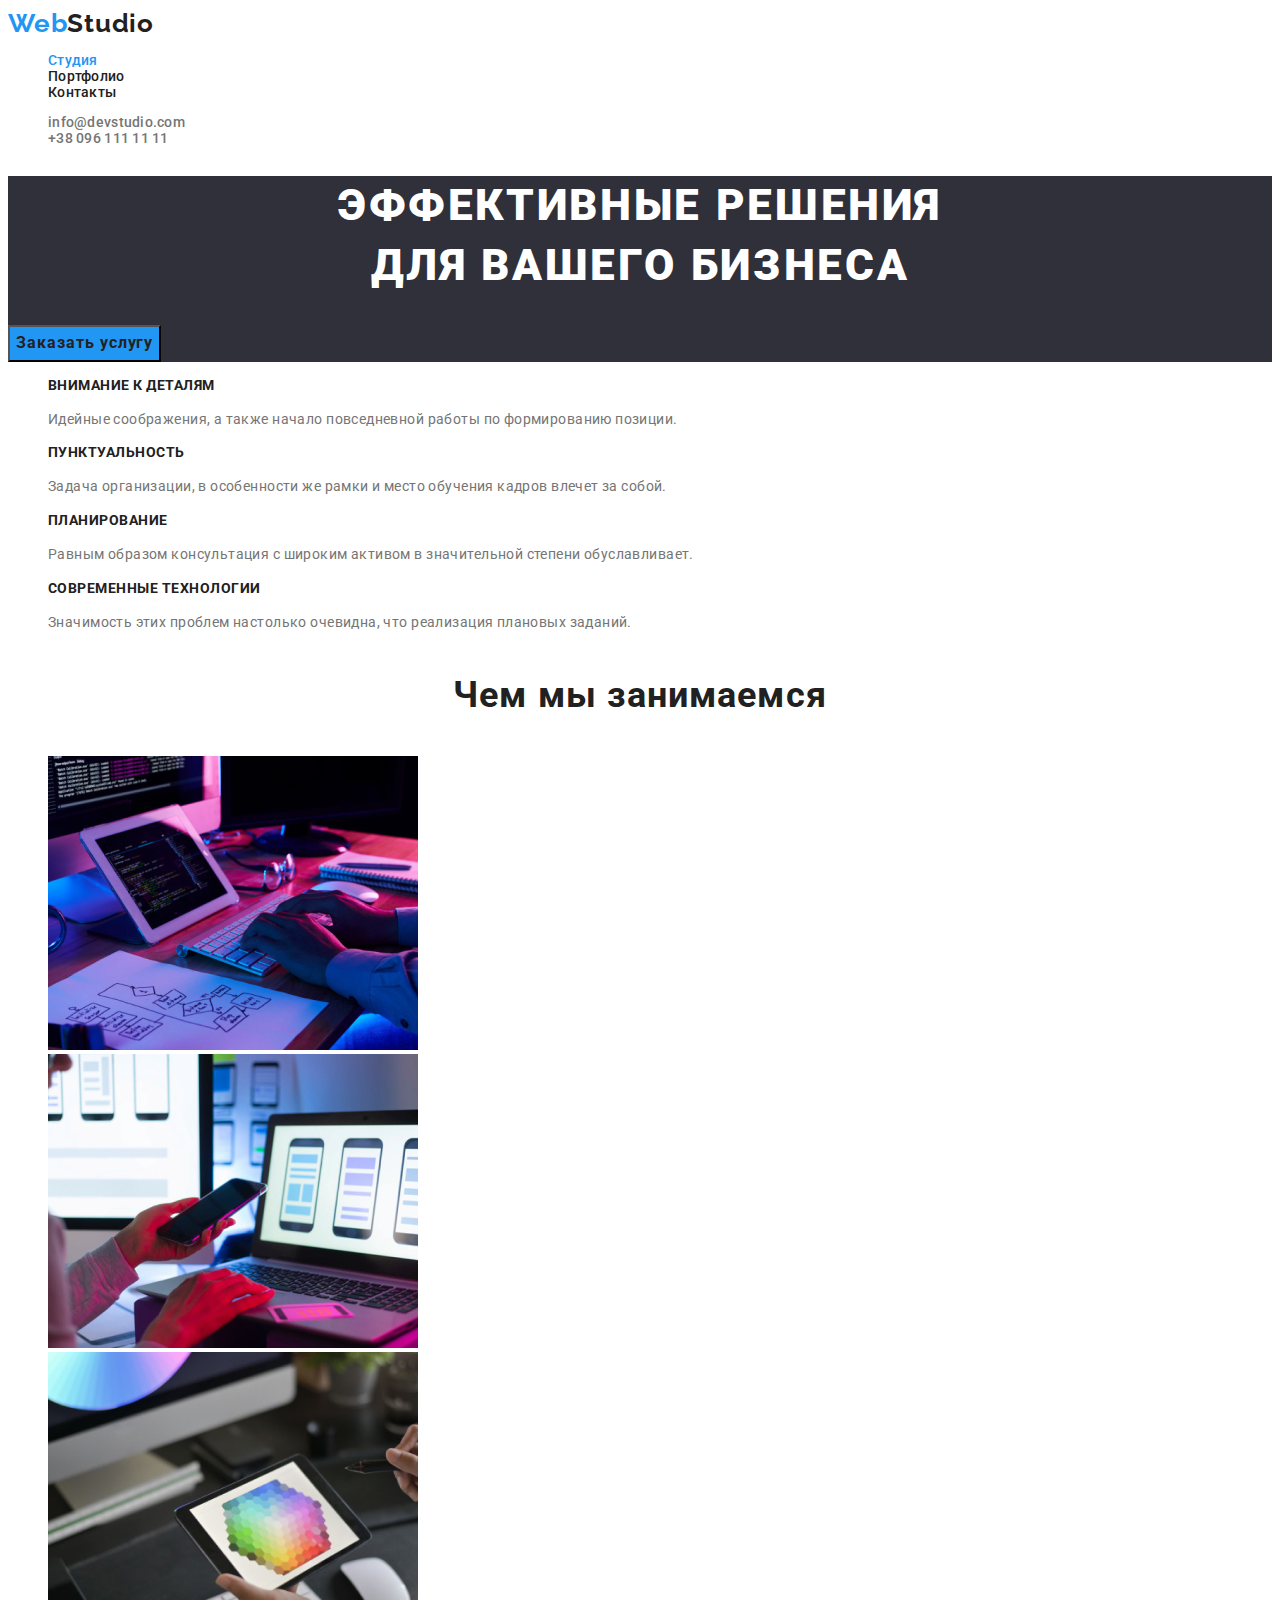
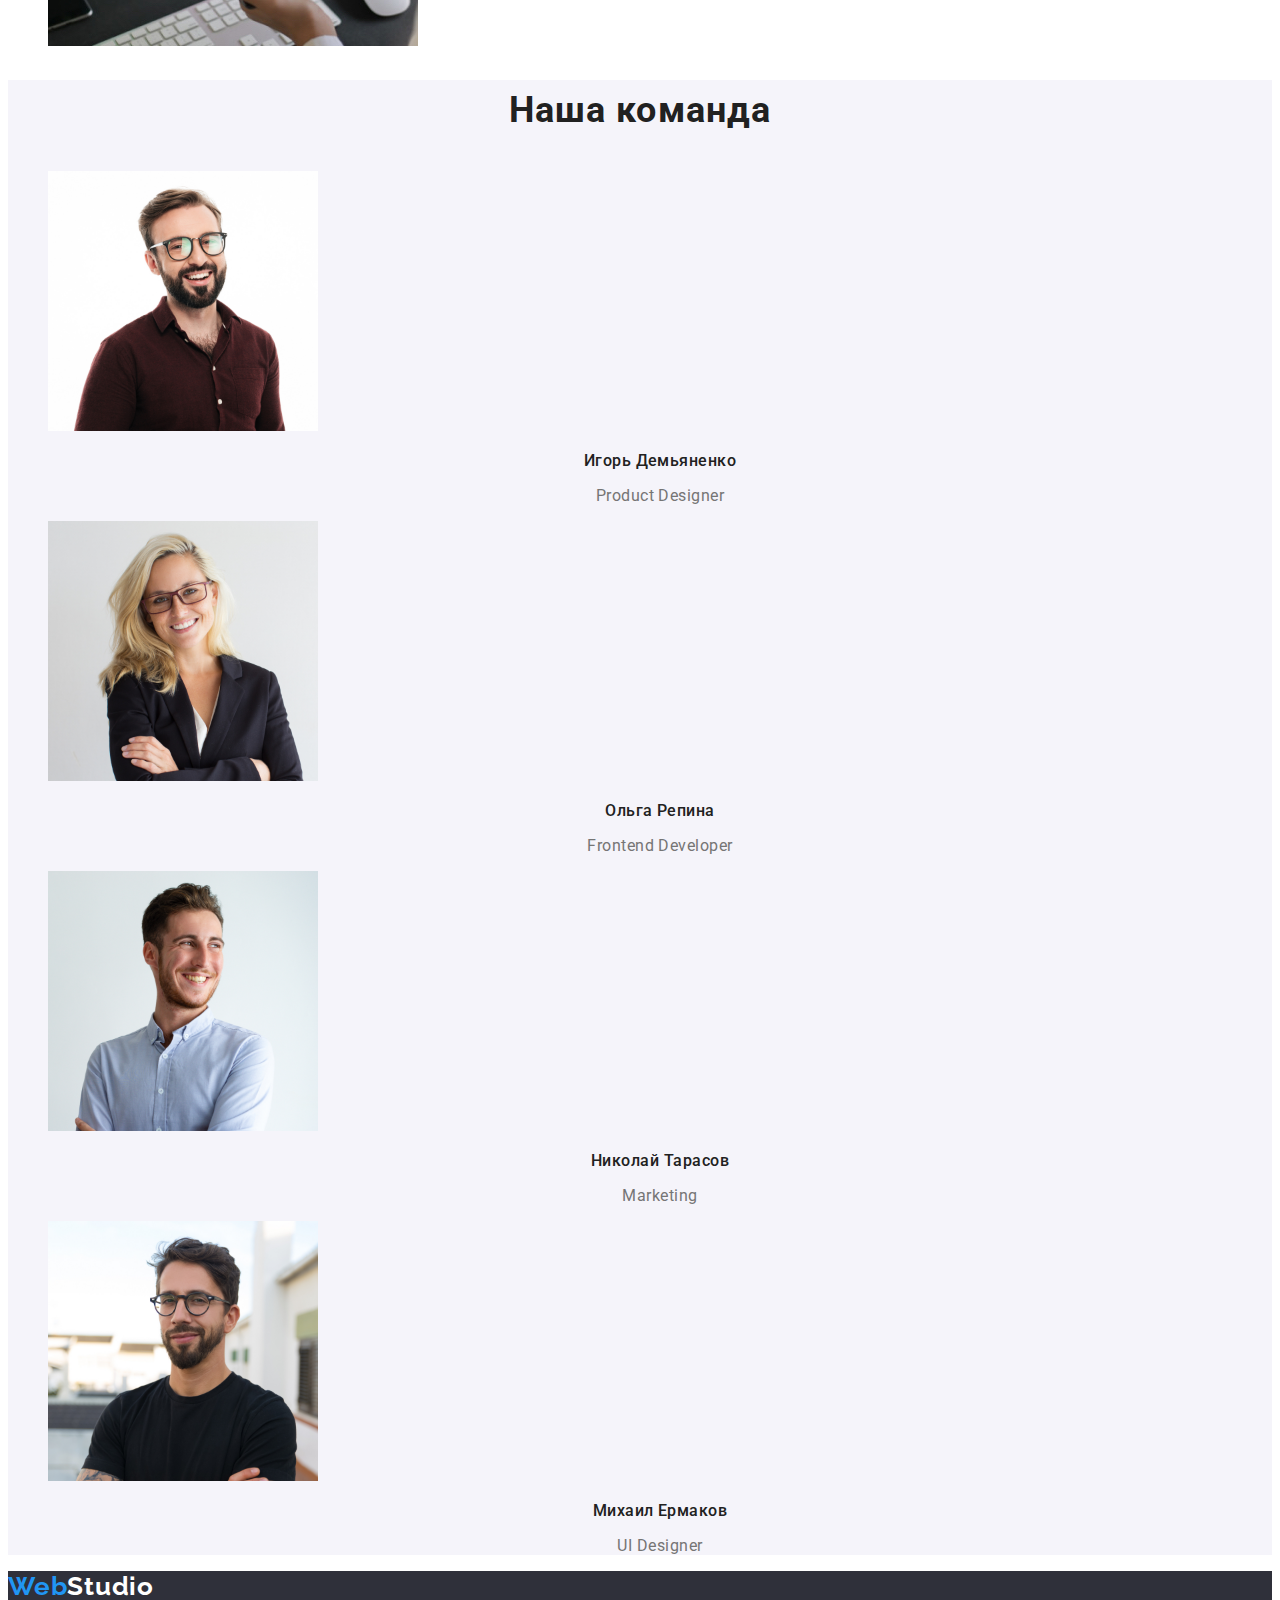
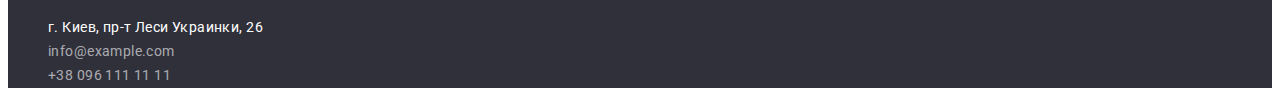
==== index.html @ f53d7c8d "Initial commit" ====
<!DOCTYPE html>
<html lang="ru">
  <head>
    <meta charset="UTF-8" />
    <meta http-equiv="X-UA-Compatible" content="IE=edge" />
    <meta name="viewport" content="width=device-width, initial-scale=1.0" />
    <title>Студия</title>
    <link rel="preconnect" href="https://fonts.googleapis.com" />
    <link rel="preconnect" href="https://fonts.gstatic.com" crossorigin />
    <link
      href="https://fonts.googleapis.com/css2?family=Raleway:wght@700&family=Roboto:wght@400;500;700;900&display=swap"
      rel="stylesheet"
    />
    <link rel="stylesheet" href="./css/style.css" />
  </head>

  <body>
    <!--верхняя линия-->
    <header class="page-header">
      <nav class="site-nav">
        <a href="./index.html" class="logo nav-link"
          ><span class="accent"> Web</span>Studio</a
        >
        <ul class="site-nav list">
          <li><a href="./index.html" class="nav-link current">Студия</a></li>
          <li><a href="portfolio.html" class="nav-link">Портфолио</a></li>
          <li><a href="" class="nav-link">Контакты</a></li>
        </ul>
      </nav>
      <ul class="header-contacts list">
        <li>
          <a href="mailto:info@devstudio.com" class="header-contact"
            >info@devstudio.com</a
          >
        </li>
        <li>
          <a href="tel:+380961111111" class="header-contact"
            >+38 096 111 11 11</a
          >
        </li>
      </ul>
    </header>
    <main>
      <!--hero-->
      <section class="hero">
        <h1 class="hero title">
          Эффективные решения <br />
          для вашего бизнеса
        </h1>
        <button type="button" class="btn primary">Заказать услугу</button>
      </section>
      <!--особенности-->
      <section class="peculiar">
        <!--заголовок что бы спрятать-->
        <h2 class="hide-it">особенности</h2>
        <ul class="peculiar list">
          <li>
            <h3 class="peculiar-titles">Внимание к деталям</h3>
            <p class="peculiar description">
              Идейные соображения, а также начало повседневной работы по
              формированию позиции.
            </p>
          </li>
          <li>
            <h3 class="peculiar-titles">Пунктуальность</h3>
            <p class="peculiar description">
              Задача организации, в особенности же рамки и место обучения кадров
              влечет за собой.
            </p>
          </li>
          <li>
            <h3 class="peculiar-titles">Планирование</h3>
            <p class="peculiar description">
              Равным образом консультация с широким активом в значительной
              степени обуславливает.
            </p>
          </li>
          <li>
            <h3 class="peculiar-titles">Современные технологии</h3>
            <p class="peculiar description">
              Значимость этих проблем настолько очевидна, что реализация
              плановых заданий.
            </p>
          </li>
        </ul>
      </section>
      <!--чем мы занимаемся-->
      <section class="work">
        <h2 class="work title">Чем мы занимаемся</h2>
        <ul class="work list">
          <li>
            <img src="./images/creation.jpg" alt="Разработка" width="370" />
          </li>
          <li>
            <img
              src="./images/appdev.jpg"
              alt="Мобильные приложения"
              width="370"
            />
          </li>
          <li>
            <img src="./images/visual.jpg" alt="Стиль" width="370" />
          </li>
        </ul>
      </section>
      <!--команда-->
      <section class="team">
        <h2 class="team title">Наша команда</h2>
        <ul class="team list">
          <li>
            <img
              src="./images/team/igor.jpg"
              alt="Игорь Демьяненко"
              width="270"
            />
            <h3 class="names">Игорь Демьяненко</h3>
            <p class="function">Product Designer</p>
          </li>
          <li>
            <img src="./images/team/olga.jpg" alt="Ольга Репина" width="270" />
            <h3 class="names">Ольга Репина</h3>
            <p class="function">Frontend Developer</p>
          </li>
          <li>
            <img
              src="./images/team/nick.jpg"
              alt="Николай Тарасов"
              width="270"
            />
            <h3 class="names">Николай Тарасов</h3>
            <p class="function">Marketing</p>
          </li>
          <li>
            <img
              src="./images/team/mich.jpg"
              alt="Михаил Ермаков"
              width="270"
            />
            <h3 class="names">Михаил Ермаков</h3>
            <p class="function">UI Designer</p>
          </li>
        </ul>
      </section>
    </main>
    <!--подвал-->
    <footer>
      <div class="footer-contacts">
        <a href="./" class="logo-footer"
          ><span class="accent-footer"> Web</span>Studio</a
        >
        <address>
          <ul class="address list">
            <li>
              <a
                href="https://bit.ly/3pXMvUd"
                target="_blank"
                rel="noopener noreferrer"
                class="geo"
                >г. Киев, пр-т Леси Украинки, 26</a
              >
            </li>
            <li>
              <a class="footer-contact" href="mailto:info@devstudio.com"
                >info@example.com</a
              >
            </li>
            <li>
              <a href="tel:+380961111111" class="footer-contact"
                >+38 096 111 11 11</a
              >
            </li>
          </ul>
        </address>
      </div>
    </footer>
  </body>
</html>
---- css/style.css ----
/* main text black color: #212121; */
/* accent blue color: #2196F3; */
/* hero text and adress white color: #FFFFFF; */
/* other text and function grey color: #757575; */
/* footer contacts opacity color: rgba(255, 255, 255, 0.6); */
/*   font-family: "Raleway", sans-serif;
  font-family: "Roboto", sans-serif; */
:root {
  --primary-text-color: #212121;
  --accent-text-color: #2196f3;
  --description-text-color: #757575;
  --primary-bg-color: #ffffff;
  --portfolio-btn: #f5f4fa;
}

body {
  background-color: var(--primary-bg-color);
  color: var(--primary-text-color);
  font-family: "Roboto", sans-serif;
}

.list {
  list-style: none;
}

/* header */
.page-header {
  background-color: var(--primary-bg-color);
  font-weight: 500;
  font-size: 14px;
  line-height: 1.14;
  letter-spacing: 0.02em;
}

.logo {
  color: var(--primary-text-color);
  font-family: "Raleway", sans-serif;
  font-weight: 700;
  font-size: 26px;
  line-height: 1.19;
  letter-spacing: 0.03em;
}

.nav-link {
  color: var(--primary-text-color);
}

.accent {
  color: var(--accent-text-color);
}

.logo:hover,
.logo:focus {
  color: var(--accent-text-color);
}

.accent:hover,
.accent:focus {
  color: var(--primary-text-color);
}

.nav-link:hover,
.nav-link:focus {
  color: var(--accent-text-color);
}

.header-contact {
  color: var(--description-text-color);
}

.header-contact:hover,
.header-contact:focus {
  color: var(--accent-text-color);
}
.site-nav a {
  text-decoration: none;
}
.header-contact {
  text-decoration: none;
}
.current {
  color: #2196f3;
}

/* hero */
.hero.title {
  font-weight: 900;
  font-size: 44px;
  line-height: 1.36;
  letter-spacing: 0.06em;
  text-transform: uppercase;
  color: var(--primary-bg-color);
}
.hero {
  background-color: #2f303a;
}
.btn.primary {
  font-family: inherit;
  color: var(--primary-text-color);
  background-color: var(--accent-text-color);
  font-weight: 700;
  font-size: 16px;
  line-height: 1.9;
  letter-spacing: 0.06em;
  cursor: pointer;
}
.primary:hover,
.prymary:focus {
  color: var(--primary-bg-color);
}
/* letter spacing to other body */
.peculiar,
.work,
.team,
.footer-contacts {
  letter-spacing: 0.03em;
}
/* title center */
.title {
  text-align: center;
  font-weight: 700;
  font-size: 36px;
  line-height: 1.7;
}

.hero .title {
}

/* peculiar */
.hide-it {
  display: none;
}

.description {
  color: var(--description-text-color);
}
.peculiar-titles {
  font-weight: 700;
  font-size: 14px;
  line-height: 1.14;
  text-transform: uppercase;
}
.peculiar .description {
  font-size: 14px;
  line-height: 1.7;
}
/* work */

/* team */
.team {
  background-color: #f5f4fa;
}
.names {
  font-weight: 500;
  font-size: 16px;
  line-height: 1.19;
  text-align: center;
}
.function {
  color: var(--description-text-color);
  font-size: 16px;
  line-height: 1.19;
  text-align: center;
}

/* footer */
footer {
  background-color: #2f303a;
}

.accent-footer {
  color: var(--accent-text-color);
}

.logo-footer {
  color: var(--primary-bg-color);
  font-family: "Raleway", sans-serif;
  font-weight: 700;
  font-size: 26px;
  line-height: 1.19;
  letter-spacing: 0.03em;
}

.accent-footer:hover,
.accent-footer:focus {
  color: var(--primary-bg-color);
}

.logo-footer:hover,
.logo-footer:focus {
  color: var(--accent-text-color);
}

.geo {
  color: var(--primary-bg-color);
  font-size: 14px;
  line-height: 1.17;
}

.geo:hover,
.geo:focus {
  color: var(--accent-text-color);
}

.footer-contact {
  font-size: 14px;
  line-height: 1.17;

  color: rgba(255, 255, 255, 0.6);
}

.footer-contact:hover,
.footer-contact:focus {
  color: var(--accent-text-color);
}
.footer-contacts a {
  text-decoration: none;
  font-style: normal;
}
.address.list {
  font-style: normal;
  font-weight: 400;
  font-size: 14px;
  line-height: 1.71;
  letter-spacing: 0.03em;
}

/* portfolio */
/* galery */
.main-porfolio {
  letter-spacing: 0.03em;
  font-family: "Roboto", sans-serif;
}
.btn-filter {
  font-family: inherit;
  font-weight: 500;
  font-size: 16px;
  line-height: 1.6;
  text-align: center;
  color: var(--primary-text-color);
  background-color: var(--portfolio-btn);
  cursor: pointer;
}
.btn-filter:hover,
.btn-filter:focus {
  color: var(--primary-bg-color);
  background-color: var(--accent-text-color);
}

.portfolio.list p {
  font-weight: 400;
  font-size: 16px;
  line-height: 1.9;
  color: var(--description-text-color);
}
.projects {
  font-weight: 700;
  font-size: 18px;
  line-height: 2;
  letter-spacing: 0.06em;
  color: var(--primary-text-color);
}
.galery a {
  text-decoration: none;
}
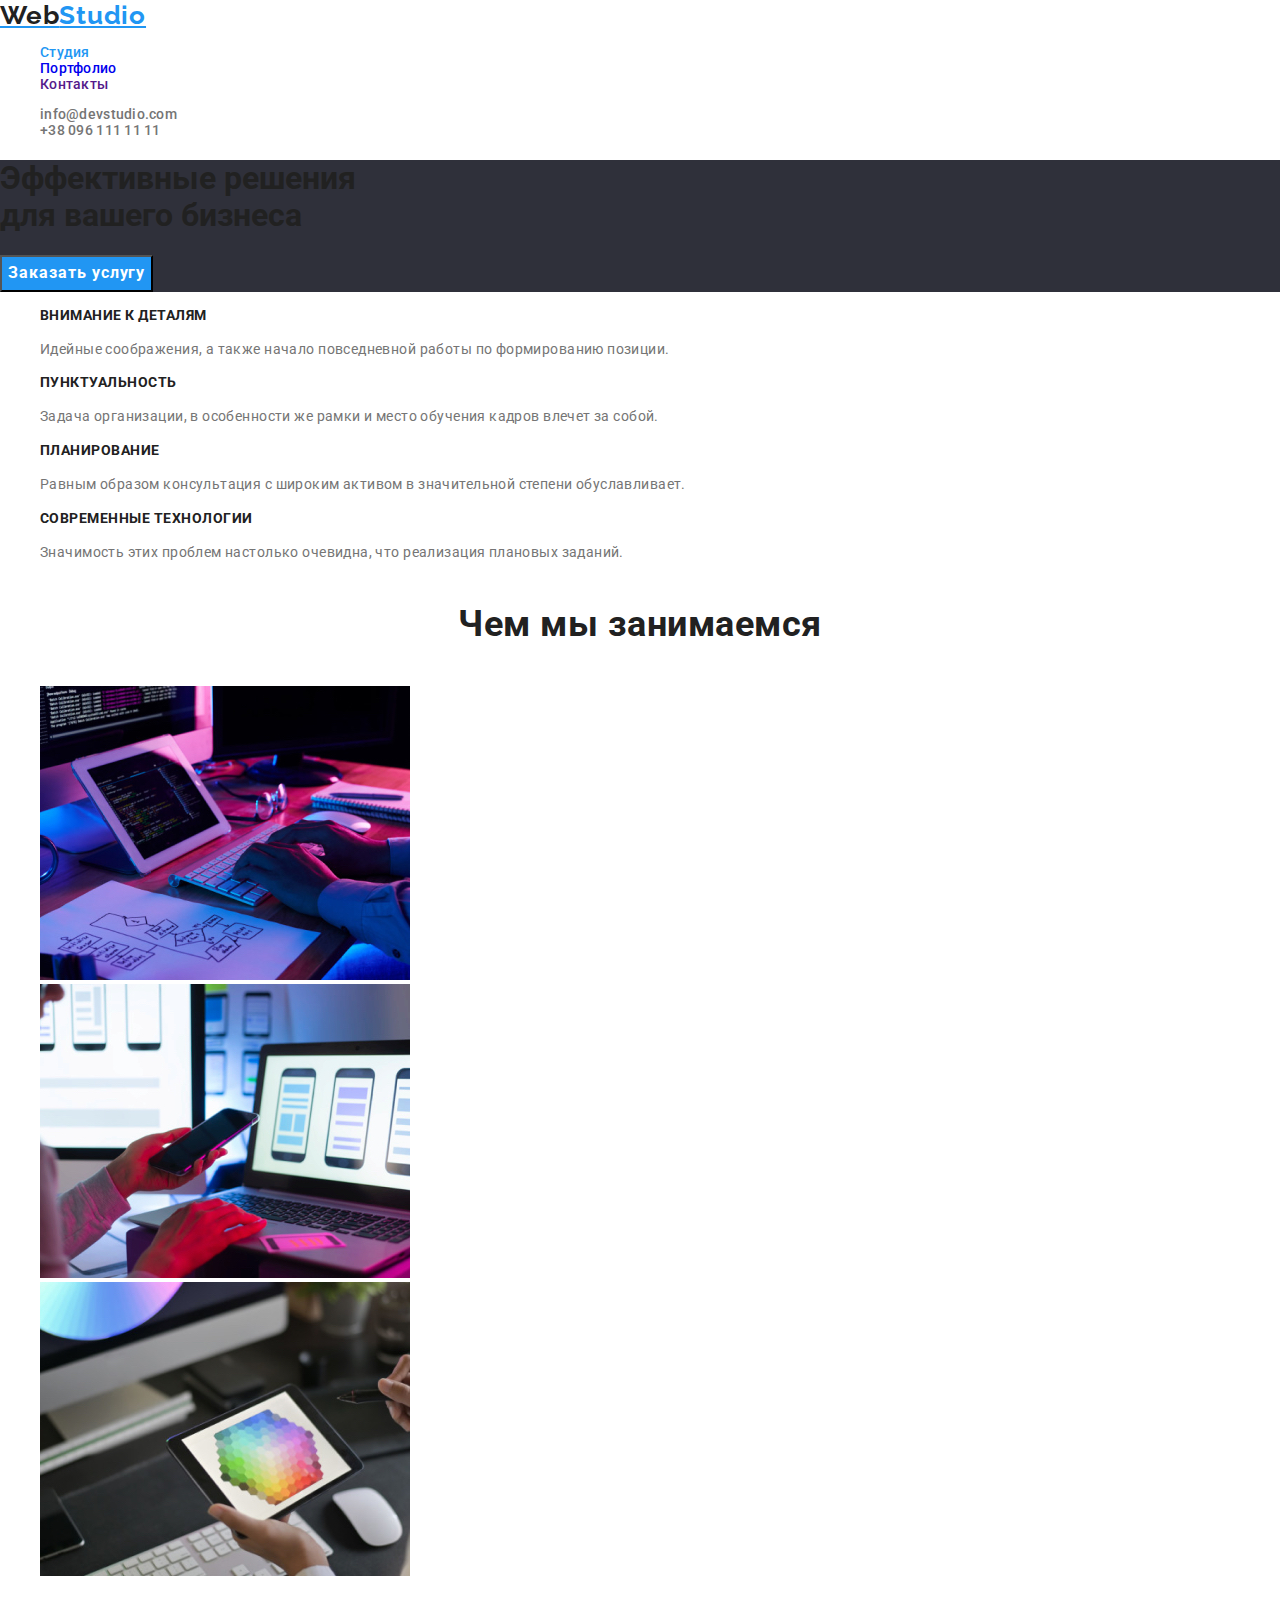
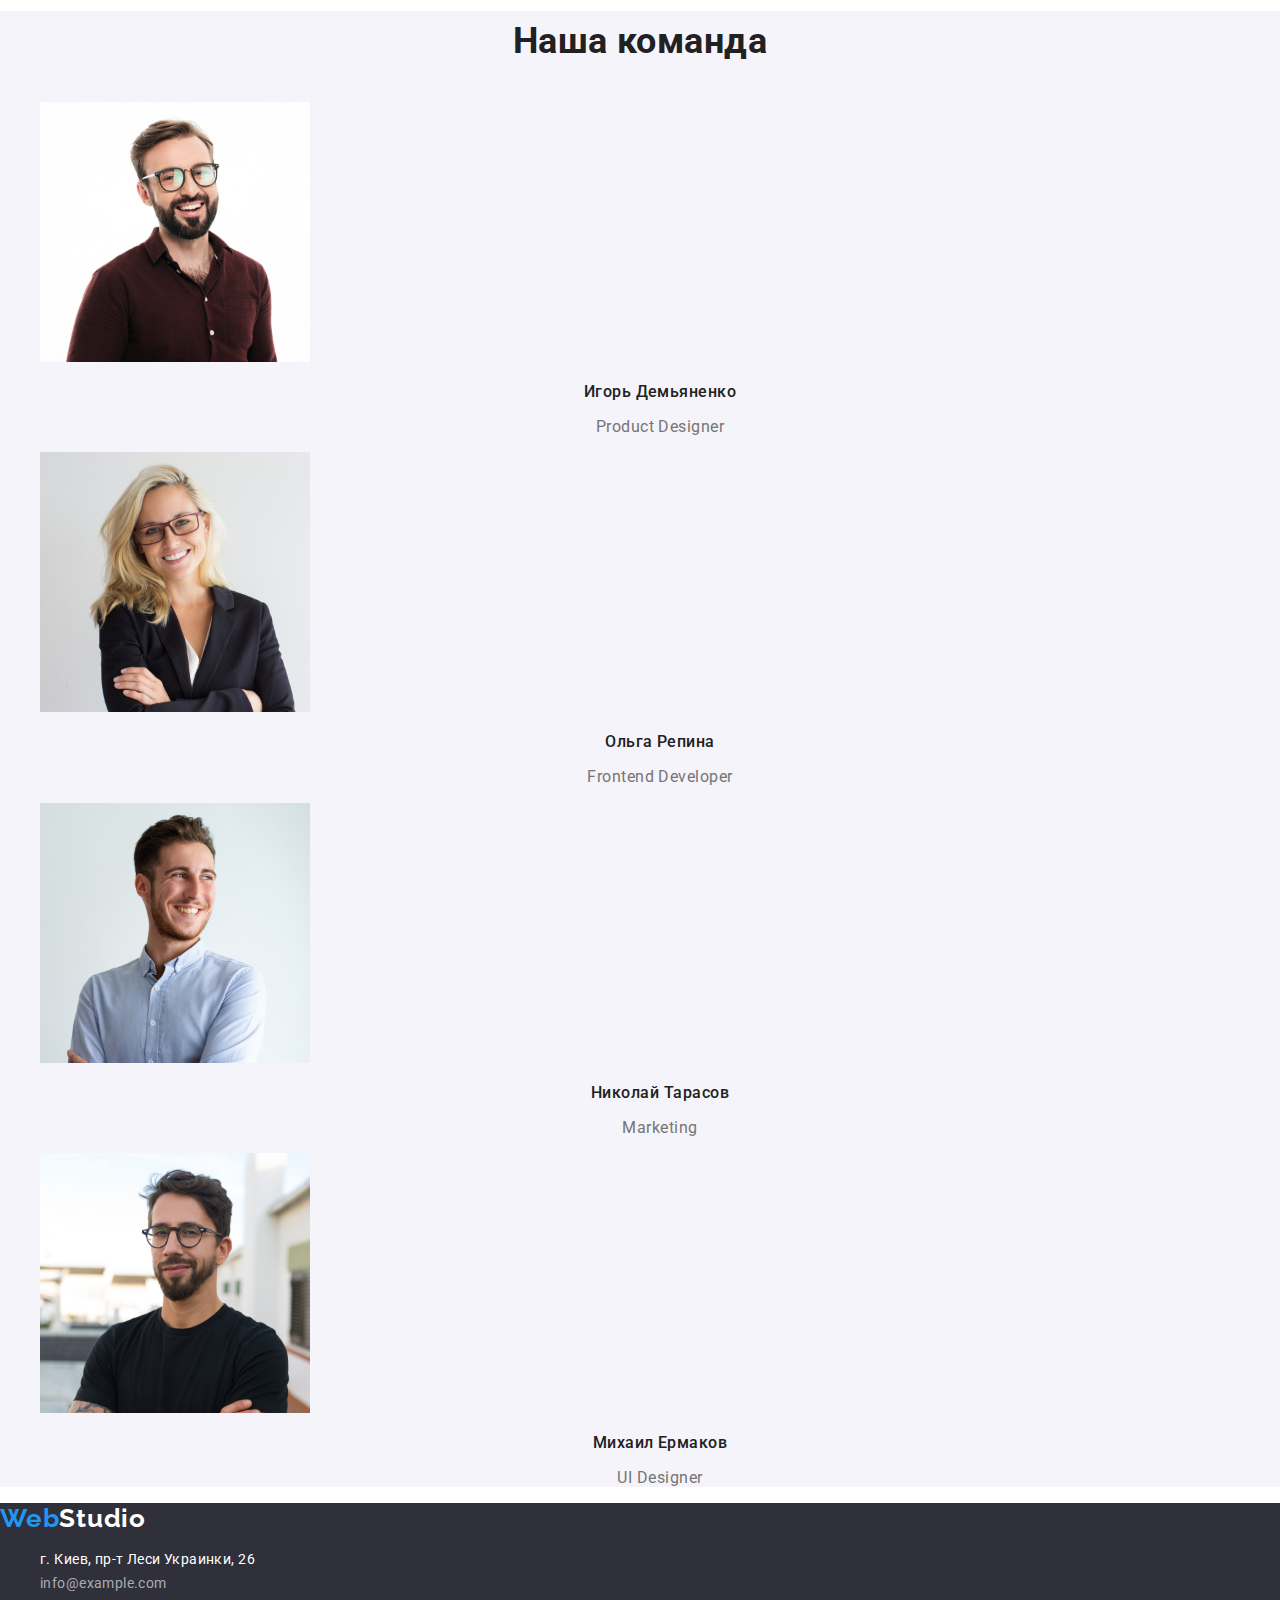
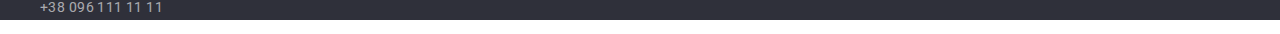
==== commit b7377e2d: "add classes to li and fix header" ====
--- a/index.html
+++ b/index.html
@@ -11,71 +11,83 @@
       href="https://fonts.googleapis.com/css2?family=Raleway:wght@700&family=Roboto:wght@400;500;700;900&display=swap"
       rel="stylesheet"
     />
+    <link
+      rel="stylesheet"
+      href="https://cdnjs.cloudflare.com/ajax/libs/modern-normalize/1.1.0/modern-normalize.css"
+    />
     <link rel="stylesheet" href="./css/style.css" />
   </head>
 
   <body>
     <!--верхняя линия-->
     <header class="page-header">
-      <nav class="site-nav">
-        <a href="./index.html" class="logo nav-link"
-          ><span class="accent"> Web</span>Studio</a
-        >
-        <ul class="site-nav list">
-          <li><a href="./index.html" class="nav-link current">Студия</a></li>
-          <li><a href="portfolio.html" class="nav-link">Портфолио</a></li>
-          <li><a href="" class="nav-link">Контакты</a></li>
+      <div class="main-nav container">
+        <nav class="navi">
+          <a href="./index.html" class="logo nav-link"
+            ><span class="accent"> Web</span>Studio</a
+          >
+          <ul class="site-nav list">
+            <li class="item">
+              <a href="./index.html" class="link current">Студия</a>
+            </li>
+            <li class="item">
+              <a href="portfolio.html" class="link">Портфолио</a>
+            </li>
+            <li class="item">
+              <a href="" class="link">Контакты</a>
+            </li>
+          </ul>
+        </nav>
+        <ul class="header-contacts list">
+          <li class="item">
+            <a href="mailto:info@devstudio.com" class="header-contact"
+              >info@devstudio.com</a
+            >
+          </li>
+          <li class="item">
+            <a href="tel:+380961111111" class="header-contact"
+              >+38 096 111 11 11</a
+            >
+          </li>
         </ul>
-      </nav>
-      <ul class="header-contacts list">
-        <li>
-          <a href="mailto:info@devstudio.com" class="header-contact"
-            >info@devstudio.com</a
-          >
-        </li>
-        <li>
-          <a href="tel:+380961111111" class="header-contact"
-            >+38 096 111 11 11</a
-          >
-        </li>
-      </ul>
+      </div>
     </header>
     <main>
       <!--hero-->
       <section class="hero">
-        <h1 class="hero title">
+        <h1 class="hero-title">
           Эффективные решения <br />
           для вашего бизнеса
         </h1>
         <button type="button" class="btn primary">Заказать услугу</button>
       </section>
       <!--особенности-->
-      <section class="peculiar">
+      <section class="peculiar section container">
         <!--заголовок что бы спрятать-->
         <h2 class="hide-it">особенности</h2>
         <ul class="peculiar list">
-          <li>
+          <li class="item">
             <h3 class="peculiar-titles">Внимание к деталям</h3>
             <p class="peculiar description">
               Идейные соображения, а также начало повседневной работы по
               формированию позиции.
             </p>
           </li>
-          <li>
+          <li class="item">
             <h3 class="peculiar-titles">Пунктуальность</h3>
             <p class="peculiar description">
               Задача организации, в особенности же рамки и место обучения кадров
               влечет за собой.
             </p>
           </li>
-          <li>
+          <li class="item">
             <h3 class="peculiar-titles">Планирование</h3>
             <p class="peculiar description">
               Равным образом консультация с широким активом в значительной
               степени обуславливает.
             </p>
           </li>
-          <li>
+          <li class="item">
             <h3 class="peculiar-titles">Современные технологии</h3>
             <p class="peculiar description">
               Значимость этих проблем настолько очевидна, что реализация
@@ -85,72 +97,93 @@
         </ul>
       </section>
       <!--чем мы занимаемся-->
-      <section class="work">
-        <h2 class="work title">Чем мы занимаемся</h2>
-        <ul class="work list">
-          <li>
-            <img src="./images/creation.jpg" alt="Разработка" width="370" />
-          </li>
-          <li>
+      <section class="work section container">
+        <h2 class="work-title title">Чем мы занимаемся</h2>
+        <ul class="work-list list">
+          <li class="work-item">
+            <img
+              src="./images/creation.jpg"
+              alt="Разработка"
+              width="370"
+              class="work-img"
+            />
+          </li>
+          <li class="work-item">
             <img
               src="./images/appdev.jpg"
               alt="Мобильные приложения"
               width="370"
+              class="work-img"
             />
           </li>
-          <li>
-            <img src="./images/visual.jpg" alt="Стиль" width="370" />
+          <li class="work-item">
+            <img
+              src="./images/visual.jpg"
+              alt="Стиль"
+              width="370"
+              class="work-img"
+            />
           </li>
         </ul>
       </section>
       <!--команда-->
       <section class="team">
-        <h2 class="team title">Наша команда</h2>
-        <ul class="team list">
-          <li>
-            <img
-              src="./images/team/igor.jpg"
-              alt="Игорь Демьяненко"
-              width="270"
-            />
-            <h3 class="names">Игорь Демьяненко</h3>
-            <p class="function">Product Designer</p>
-          </li>
-          <li>
-            <img src="./images/team/olga.jpg" alt="Ольга Репина" width="270" />
-            <h3 class="names">Ольга Репина</h3>
-            <p class="function">Frontend Developer</p>
-          </li>
-          <li>
-            <img
-              src="./images/team/nick.jpg"
-              alt="Николай Тарасов"
-              width="270"
-            />
-            <h3 class="names">Николай Тарасов</h3>
-            <p class="function">Marketing</p>
-          </li>
-          <li>
-            <img
-              src="./images/team/mich.jpg"
-              alt="Михаил Ермаков"
-              width="270"
-            />
-            <h3 class="names">Михаил Ермаков</h3>
-            <p class="function">UI Designer</p>
-          </li>
-        </ul>
+        <div class="section container">
+          <h2 class="team-title title">Наша команда</h2>
+          <ul class="team-list list">
+            <li class="team-item item">
+              <img
+                src="./images/team/igor.jpg"
+                alt="Игорь Демьяненко"
+                width="270"
+                class="team-pht"
+              />
+              <h3 class="names">Игорь Демьяненко</h3>
+              <p class="function">Product Designer</p>
+            </li>
+            <li class="team-item item">
+              <img
+                src="./images/team/olga.jpg"
+                alt="Ольга Репина"
+                width="270"
+                class="team-pht"
+              />
+              <h3 class="names">Ольга Репина</h3>
+              <p class="function">Frontend Developer</p>
+            </li>
+            <li class="team-item item">
+              <img
+                src="./images/team/nick.jpg"
+                alt="Николай Тарасов"
+                width="270"
+                class="team-pht"
+              />
+              <h3 class="names">Николай Тарасов</h3>
+              <p class="function">Marketing</p>
+            </li>
+            <li class="team-item item">
+              <img
+                src="./images/team/mich.jpg"
+                alt="Михаил Ермаков"
+                width="270"
+                class="team-pht"
+              />
+              <h3 class="names">Михаил Ермаков</h3>
+              <p class="function">UI Designer</p>
+            </li>
+          </ul>
+        </div>
       </section>
     </main>
     <!--подвал-->
     <footer>
-      <div class="footer-contacts">
+      <div class="footer-contacts container">
         <a href="./" class="logo-footer"
           ><span class="accent-footer"> Web</span>Studio</a
         >
         <address>
           <ul class="address list">
-            <li>
+            <li class="address-item">
               <a
                 href="https://bit.ly/3pXMvUd"
                 target="_blank"
@@ -159,12 +192,12 @@
                 >г. Киев, пр-т Леси Украинки, 26</a
               >
             </li>
-            <li>
-              <a class="footer-contact" href="mailto:info@devstudio.com"
+            <li class="address-item">
+              <a href="mailto:info@devstudio.com" class="footer-contact"
                 >info@example.com</a
               >
             </li>
-            <li>
+            <li class="address-item">
               <a href="tel:+380961111111" class="footer-contact"
                 >+38 096 111 11 11</a
               >
--- a/css/style.css
+++ b/css/style.css
@@ -96,7 +96,7 @@
 }
 .btn.primary {
   font-family: inherit;
-  color: var(--primary-text-color);
+  color: var(--primary-bg-color);
   background-color: var(--accent-text-color);
   font-weight: 700;
   font-size: 16px;
@@ -106,6 +106,7 @@
 }
 .primary:hover,
 .prymary:focus {
+  background-color: #188ce8;
   color: var(--primary-bg-color);
 }
 /* letter spacing to other body */
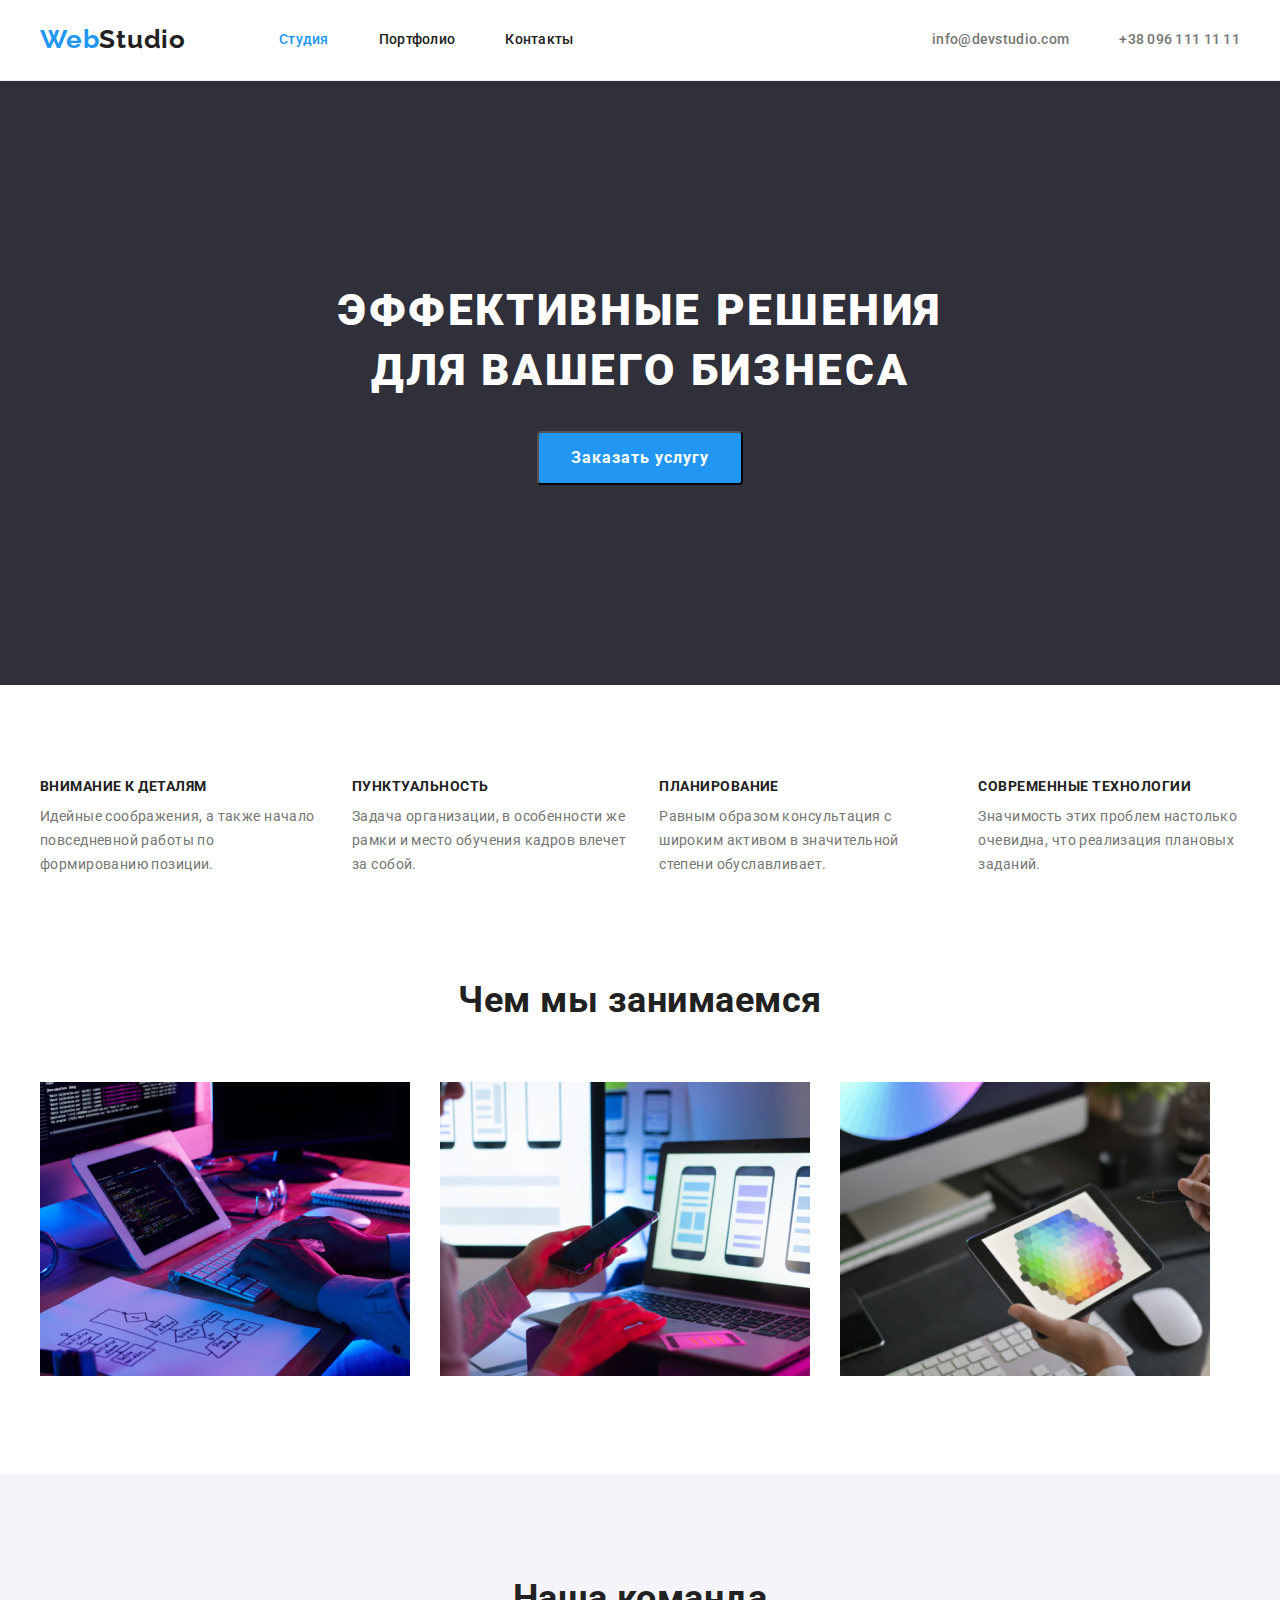
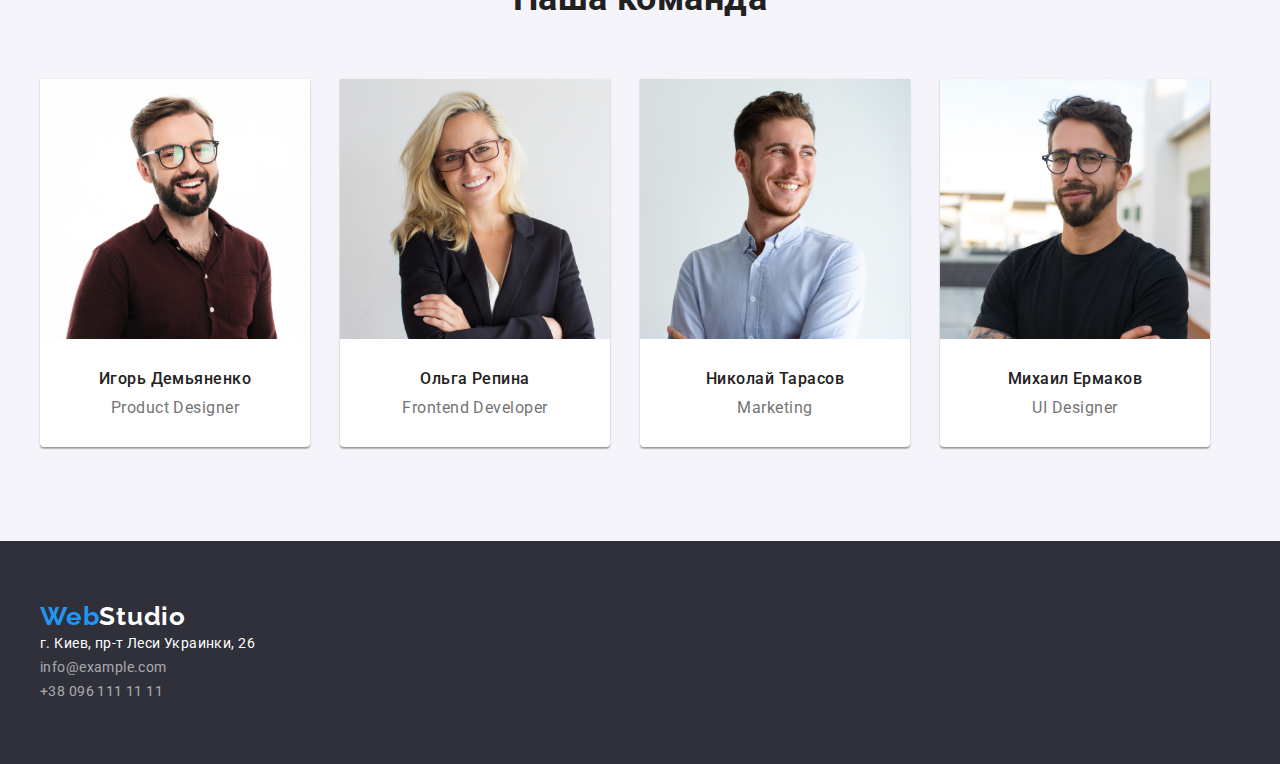
==== commit f8fbec64: "add different type of solving with flexbox" ====
--- a/index.html
+++ b/index.html
@@ -40,12 +40,12 @@
         </nav>
         <ul class="header-contacts list">
           <li class="item">
-            <a href="mailto:info@devstudio.com" class="header-contact"
+            <a href="mailto:info@devstudio.com" class="header-contact link"
               >info@devstudio.com</a
             >
           </li>
           <li class="item">
-            <a href="tel:+380961111111" class="header-contact"
+            <a href="tel:+380961111111" class="header-contact link"
               >+38 096 111 11 11</a
             >
           </li>
--- a/css/style.css
+++ b/css/style.css
@@ -17,12 +17,31 @@
   background-color: var(--primary-bg-color);
   color: var(--primary-text-color);
   font-family: "Roboto", sans-serif;
+  margin: 0;
 }
 
 .list {
   list-style: none;
-}
-
+  margin: 0px;
+  padding: 0px;
+}
+.section {
+  padding: 94px 0 94px 0;
+}
+.container {
+  width: 1230px;
+  margin-left: auto;
+  margin-right: auto;
+  padding-right: 15px;
+  padding-left: 15px;
+}
+h1,
+h2,
+h3,
+p,
+ul {
+  margin: 0px;
+}
 /* header */
 .page-header {
   background-color: var(--primary-bg-color);
@@ -30,9 +49,11 @@
   font-size: 14px;
   line-height: 1.14;
   letter-spacing: 0.02em;
+  border-bottom: 1px solid #ececec;
 }
 
 .logo {
+  display: block;
   color: var(--primary-text-color);
   font-family: "Raleway", sans-serif;
   font-weight: 700;
@@ -41,7 +62,11 @@
   letter-spacing: 0.03em;
 }
 
-.nav-link {
+.site-nav .link {
+  display: block;
+  padding-top: 32px;
+  padding-bottom: 32px;
+
   color: var(--primary-text-color);
 }
 
@@ -59,43 +84,88 @@
   color: var(--primary-text-color);
 }
 
-.nav-link:hover,
-.nav-link:focus {
-  color: var(--accent-text-color);
+.site-nav .link:hover,
+.site-nav .link:focus {
+  color: var(--accent-text-color);
+}
+.link.current {
+  color: #2196f3;
 }
 
 .header-contact {
   color: var(--description-text-color);
+
+  text-decoration: none;
+}
+.header-contacts .header-contact {
+  display: block;
+  padding-top: 32px;
+  padding-bottom: 32px;
+}
+.header-contacts .item + .item {
+  margin-left: 50px;
 }
 
 .header-contact:hover,
 .header-contact:focus {
   color: var(--accent-text-color);
 }
-.site-nav a {
+.navi a {
   text-decoration: none;
 }
-.header-contact {
-  text-decoration: none;
-}
-.current {
-  color: #2196f3;
-}
-
+.logo.nav-link {
+  display: block;
+  padding-top: 24px;
+  padding-bottom: 25px;
+}
+
+/* 
+.site-nav .item:last-child {margin-right: 0;
+}
+
+.site-nav .item + .item {
+  margin-left: 50px;
+}*/
+
+.site-nav .item:not(:last-child) {
+  margin-right: 50px;
+}
+.site-nav.list {
+  display: flex;
+}
+.site-nav {
+  margin-left: 93px;
+}
+.header-contacts {
+  display: flex;
+  margin-left: auto;
+}
+.navi {
+  display: flex;
+}
+.main-nav {
+  display: flex;
+  align-items: center;
+}
 /* hero */
-.hero.title {
+.hero-title {
   font-weight: 900;
   font-size: 44px;
   line-height: 1.36;
   letter-spacing: 0.06em;
   text-transform: uppercase;
   color: var(--primary-bg-color);
+  padding-top: 200px;
+  margin-bottom: 30px;
 }
 .hero {
   background-color: #2f303a;
-}
+  text-align: center;
+}
+
 .btn.primary {
   font-family: inherit;
+  border-radius: 4px;
   color: var(--primary-bg-color);
   background-color: var(--accent-text-color);
   font-weight: 700;
@@ -103,6 +173,9 @@
   line-height: 1.9;
   letter-spacing: 0.06em;
   cursor: pointer;
+  padding: 10px 32px;
+  text-align: center;
+  margin-bottom: 200px;
 }
 .primary:hover,
 .prymary:focus {
@@ -116,6 +189,10 @@
 .footer-contacts {
   letter-spacing: 0.03em;
 }
+.peculiar-titles {
+  margin-bottom: 10px;
+}
+
 /* title center */
 .title {
   text-align: center;
@@ -145,8 +222,32 @@
   font-size: 14px;
   line-height: 1.7;
 }
+/* flex peculiar list */
+.peculiar.list {
+  display: flex;
+}
+/* .site-nav .item:not(:last-child) {
+  margin-right: 50px;
+} */
+.peculiar .item:not(:last-child) {
+  margin-right: 30px;
+}
 /* work */
 
+.work.section.container {
+  padding-top: 0;
+}
+/* .work-img {
+  display: block;
+} */
+.work-list.list {
+  display: flex;
+  margin-top: 50px;
+}
+
+.work-item:not(:last-child) {
+  margin-right: 30px;
+}
 /* team */
 .team {
   background-color: #f5f4fa;
@@ -156,14 +257,33 @@
   font-size: 16px;
   line-height: 1.19;
   text-align: center;
+  margin-bottom: 10px;
 }
 .function {
   color: var(--description-text-color);
   font-size: 16px;
   line-height: 1.19;
   text-align: center;
-}
-
+  margin-bottom: 30px;
+}
+
+.team-pht {
+  display: block;
+  margin-bottom: 30px;
+}
+.team-list.list {
+  display: flex;
+}
+.team-item.item:not(:last-child) {
+  margin-right: 30px;
+}
+.team-item {
+  margin-top: 50px;
+  background-color: var(--primary-bg-color);
+  box-shadow: 0px 1px 3px rgba(0, 0, 0, 0.12), 0px 1px 1px rgba(0, 0, 0, 0.14),
+    0px 2px 1px rgba(0, 0, 0, 0.2);
+  border-radius: 0px 0px 4px 4px;
+}
 /* footer */
 footer {
   background-color: #2f303a;
@@ -180,6 +300,8 @@
   font-size: 26px;
   line-height: 1.19;
   letter-spacing: 0.03em;
+  padding-top: 60px;
+  margin-bottom: 20px;
 }
 
 .accent-footer:hover,
@@ -191,7 +313,9 @@
 .logo-footer:focus {
   color: var(--accent-text-color);
 }
-
+.logo-footer > .accent-footer {
+  margin-bottom: 20px;
+}
 .geo {
   color: var(--primary-bg-color);
   font-size: 14px;
@@ -224,6 +348,11 @@
   font-size: 14px;
   line-height: 1.71;
   letter-spacing: 0.03em;
+  text-align: left;
+}
+.footer-contacts.container {
+  padding-top: 60px;
+  padding-bottom: 60px;
 }
 
 /* portfolio */
@@ -233,6 +362,9 @@
   font-family: "Roboto", sans-serif;
 }
 .btn-filter {
+  display: inline-block;
+  text-align: center;
+  border-radius: 4px;
   font-family: inherit;
   font-weight: 500;
   font-size: 16px;
@@ -241,6 +373,10 @@
   color: var(--primary-text-color);
   background-color: var(--portfolio-btn);
   cursor: pointer;
+  padding: 6px 22px;
+  margin-bottom: 56px;
+  box-shadow: 0px 3px 1px rgba(0, 0, 0, 0.1), 0px 1px 2px rgba(0, 0, 0, 0.08),
+    0px 2px 2px rgba(0, 0, 0, 0.12);
 }
 .btn-filter:hover,
 .btn-filter:focus {
@@ -253,6 +389,9 @@
   font-size: 16px;
   line-height: 1.9;
   color: var(--description-text-color);
+  width: 370px;
+  padding: 0 24px 0 24px;
+  margin-bottom: 20px;
 }
 .projects {
   font-weight: 700;
@@ -260,7 +399,21 @@
   line-height: 2;
   letter-spacing: 0.06em;
   color: var(--primary-text-color);
+  width: 370px;
+  padding: 0 24px 0 24px;
+  margin-bottom: 4px;
 }
 .galery a {
   text-decoration: none;
 }
+.portfolio-img {
+  display: block;
+  margin-bottom: 20px;
+}
+.button.list {
+  display: flex;
+  justify-content: center;
+}
+.btn-item:not(:last-child) {
+  margin-right: 8px;
+}
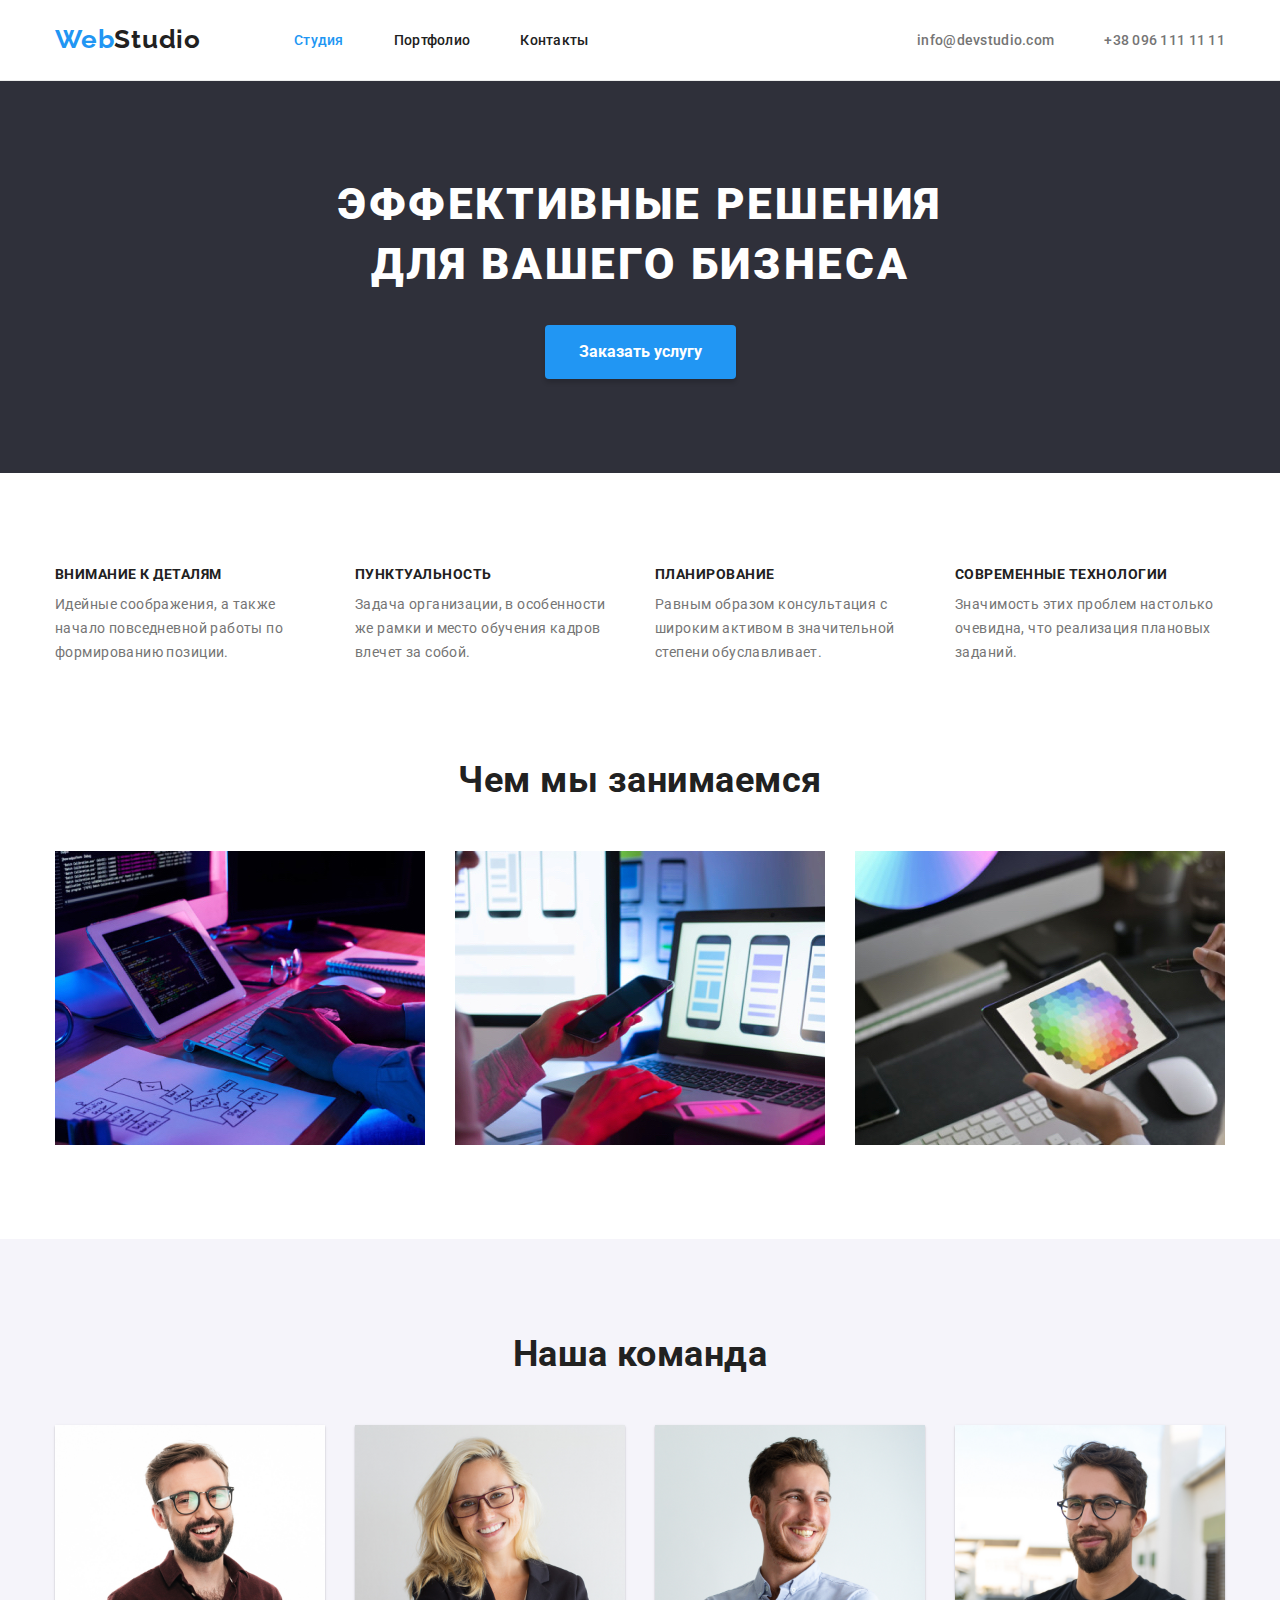
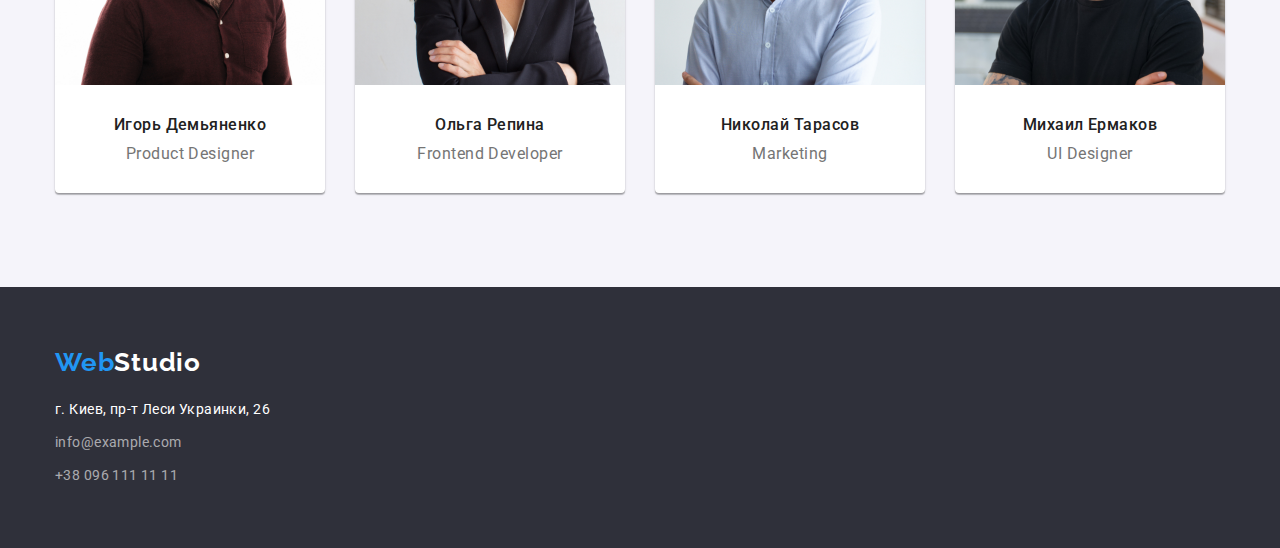
==== commit 11ef690b: "fix everything mentor says" ====
--- a/index.html
+++ b/index.html
@@ -54,81 +54,87 @@
     </header>
     <main>
       <!--hero-->
-      <section class="hero">
-        <h1 class="hero-title">
-          Эффективные решения <br />
-          для вашего бизнеса
-        </h1>
-        <button type="button" class="btn primary">Заказать услугу</button>
+      <section class="hero section">
+        <div class="container">
+          <h1 class="hero-title">
+            Эффективные решения <br />
+            для вашего бизнеса
+          </h1>
+          <button type="button" class="btn primary">Заказать услугу</button>
+        </div>
       </section>
       <!--особенности-->
-      <section class="peculiar section container">
+      <section class="peculiar section">
         <!--заголовок что бы спрятать-->
-        <h2 class="hide-it">особенности</h2>
-        <ul class="peculiar list">
-          <li class="item">
-            <h3 class="peculiar-titles">Внимание к деталям</h3>
-            <p class="peculiar description">
-              Идейные соображения, а также начало повседневной работы по
-              формированию позиции.
-            </p>
-          </li>
-          <li class="item">
-            <h3 class="peculiar-titles">Пунктуальность</h3>
-            <p class="peculiar description">
-              Задача организации, в особенности же рамки и место обучения кадров
-              влечет за собой.
-            </p>
-          </li>
-          <li class="item">
-            <h3 class="peculiar-titles">Планирование</h3>
-            <p class="peculiar description">
-              Равным образом консультация с широким активом в значительной
-              степени обуславливает.
-            </p>
-          </li>
-          <li class="item">
-            <h3 class="peculiar-titles">Современные технологии</h3>
-            <p class="peculiar description">
-              Значимость этих проблем настолько очевидна, что реализация
-              плановых заданий.
-            </p>
-          </li>
-        </ul>
+        <div class="container">
+          <h2 class="hide-it">особенности</h2>
+          <ul class="peculiar list">
+            <li class="item">
+              <h3 class="peculiar-titles">Внимание к деталям</h3>
+              <p class="peculiar description">
+                Идейные соображения, а также начало повседневной работы по
+                формированию позиции.
+              </p>
+            </li>
+            <li class="item">
+              <h3 class="peculiar-titles">Пунктуальность</h3>
+              <p class="peculiar description">
+                Задача организации, в особенности же рамки и место обучения
+                кадров влечет за собой.
+              </p>
+            </li>
+            <li class="item">
+              <h3 class="peculiar-titles">Планирование</h3>
+              <p class="peculiar description">
+                Равным образом консультация с широким активом в значительной
+                степени обуславливает.
+              </p>
+            </li>
+            <li class="item">
+              <h3 class="peculiar-titles">Современные технологии</h3>
+              <p class="peculiar description">
+                Значимость этих проблем настолько очевидна, что реализация
+                плановых заданий.
+              </p>
+            </li>
+          </ul>
+        </div>
       </section>
       <!--чем мы занимаемся-->
-      <section class="work section container">
-        <h2 class="work-title title">Чем мы занимаемся</h2>
-        <ul class="work-list list">
-          <li class="work-item">
-            <img
-              src="./images/creation.jpg"
-              alt="Разработка"
-              width="370"
-              class="work-img"
-            />
-          </li>
-          <li class="work-item">
-            <img
-              src="./images/appdev.jpg"
-              alt="Мобильные приложения"
-              width="370"
-              class="work-img"
-            />
-          </li>
-          <li class="work-item">
-            <img
-              src="./images/visual.jpg"
-              alt="Стиль"
-              width="370"
-              class="work-img"
-            />
-          </li>
-        </ul>
+      <section class="work section">
+        <div class="container">
+          <h2 class="work-title title">Чем мы занимаемся</h2>
+          <ul class="work-list list">
+            <li class="work-item">
+              <img
+                src="./images/creation.jpg"
+                alt="Разработка"
+                width="370"
+                class="work-img"
+              />
+            </li>
+            <li class="work-item">
+              <img
+                src="./images/appdev.jpg"
+                alt="Мобильные приложения"
+                width="370"
+                class="work-img"
+              />
+            </li>
+            <li class="work-item">
+              <img
+                src="./images/visual.jpg"
+                alt="Стиль"
+                width="370"
+                class="work-img"
+              />
+            </li>
+          </ul>
+        </div>
       </section>
       <!--команда-->
-      <section class="team">
-        <div class="section container">
+      <section class="team section">
+        <div class="container">
           <h2 class="team-title title">Наша команда</h2>
           <ul class="team-list list">
             <li class="team-item item">
@@ -138,8 +144,10 @@
                 width="270"
                 class="team-pht"
               />
-              <h3 class="names">Игорь Демьяненко</h3>
-              <p class="function">Product Designer</p>
+              <div class="team-description">
+                <h3 class="names">Игорь Демьяненко</h3>
+                <p class="function">Product Designer</p>
+              </div>
             </li>
             <li class="team-item item">
               <img
@@ -148,8 +156,10 @@
                 width="270"
                 class="team-pht"
               />
-              <h3 class="names">Ольга Репина</h3>
-              <p class="function">Frontend Developer</p>
+              <div class="team-description">
+                <h3 class="names">Ольга Репина</h3>
+                <p class="function">Frontend Developer</p>
+              </div>
             </li>
             <li class="team-item item">
               <img
@@ -158,8 +168,10 @@
                 width="270"
                 class="team-pht"
               />
-              <h3 class="names">Николай Тарасов</h3>
-              <p class="function">Marketing</p>
+              <div class="team-description">
+                <h3 class="names">Николай Тарасов</h3>
+                <p class="function">Marketing</p>
+              </div>
             </li>
             <li class="team-item item">
               <img
@@ -168,8 +180,10 @@
                 width="270"
                 class="team-pht"
               />
-              <h3 class="names">Михаил Ермаков</h3>
-              <p class="function">UI Designer</p>
+              <div class="team-description">
+                <h3 class="names">Михаил Ермаков</h3>
+                <p class="function">UI Designer</p>
+              </div>
             </li>
           </ul>
         </div>
@@ -178,9 +192,11 @@
     <!--подвал-->
     <footer>
       <div class="footer-contacts container">
-        <a href="./" class="logo-footer"
-          ><span class="accent-footer"> Web</span>Studio</a
-        >
+        <div class="footer-logo-block">
+          <a href="./" class="logo-footer footer-link"
+            ><span class="accent-footer"> Web</span>Studio</a
+          >
+        </div>
         <address>
           <ul class="address list">
             <li class="address-item">
@@ -188,17 +204,19 @@
                 href="https://bit.ly/3pXMvUd"
                 target="_blank"
                 rel="noopener noreferrer"
-                class="geo"
+                class="geo footer-link"
                 >г. Киев, пр-т Леси Украинки, 26</a
               >
             </li>
             <li class="address-item">
-              <a href="mailto:info@devstudio.com" class="footer-contact"
+              <a
+                href="mailto:info@devstudio.com"
+                class="footer-contact footer-link"
                 >info@example.com</a
               >
             </li>
             <li class="address-item">
-              <a href="tel:+380961111111" class="footer-contact"
+              <a href="tel:+380961111111" class="footer-contact footer-link"
                 >+38 096 111 11 11</a
               >
             </li>
--- a/css/style.css
+++ b/css/style.css
@@ -29,7 +29,7 @@
   padding: 94px 0 94px 0;
 }
 .container {
-  width: 1230px;
+  width: 1200px;
   margin-left: auto;
   margin-right: auto;
   padding-right: 15px;
@@ -58,7 +58,7 @@
   font-family: "Raleway", sans-serif;
   font-weight: 700;
   font-size: 26px;
-  line-height: 1.19;
+  line-height: 1.192;
   letter-spacing: 0.03em;
 }
 
@@ -70,6 +70,13 @@
   color: var(--primary-text-color);
 }
 
+.link {
+  font-style: normal;
+  font-weight: 500;
+  font-size: 14px;
+  line-height: 1.142;
+  letter-spacing: 0.02em;
+}
 .accent {
   color: var(--accent-text-color);
 }
@@ -101,7 +108,13 @@
   display: block;
   padding-top: 32px;
   padding-bottom: 32px;
-}
+  font-style: normal;
+  font-weight: 500;
+  font-size: 1.14;
+  line-height: 16px;
+  letter-spacing: 0.02em;
+}
+
 .header-contacts .item + .item {
   margin-left: 50px;
 }
@@ -149,13 +162,15 @@
 }
 /* hero */
 .hero-title {
+  font-style: normal;
   font-weight: 900;
   font-size: 44px;
   line-height: 1.36;
+  text-align: center;
   letter-spacing: 0.06em;
   text-transform: uppercase;
   color: var(--primary-bg-color);
-  padding-top: 200px;
+
   margin-bottom: 30px;
 }
 .hero {
@@ -165,17 +180,18 @@
 
 .btn.primary {
   font-family: inherit;
+  box-shadow: 0px 4px 4px rgba(0, 0, 0, 0.15);
   border-radius: 4px;
+  border-color: transparent;
   color: var(--primary-bg-color);
   background-color: var(--accent-text-color);
+  font-style: normal;
   font-weight: 700;
   font-size: 16px;
-  line-height: 1.9;
-  letter-spacing: 0.06em;
+  line-height: 1.88;
   cursor: pointer;
   padding: 10px 32px;
   text-align: center;
-  margin-bottom: 200px;
 }
 .primary:hover,
 .prymary:focus {
@@ -198,48 +214,51 @@
   text-align: center;
   font-weight: 700;
   font-size: 36px;
-  line-height: 1.7;
-}
-
-.hero .title {
+  line-height: 1.17;
 }
 
 /* peculiar */
 .hide-it {
   display: none;
 }
-
+.peculiar-titles {
+  font-weight: 700;
+  font-size: 14px;
+  line-height: 1.14;
+  text-transform: uppercase;
+}
 .description {
   color: var(--description-text-color);
-}
-.peculiar-titles {
-  font-weight: 700;
-  font-size: 14px;
-  line-height: 1.14;
-  text-transform: uppercase;
-}
-.peculiar .description {
-  font-size: 14px;
-  line-height: 1.7;
-}
+  font-weight: 400;
+  font-size: 14px;
+  line-height: 1.71;
+}
+
 /* flex peculiar list */
 .peculiar.list {
   display: flex;
+  margin: -15px;
+}
+.peculiar.list .item {
+  width: 270px;
+  margin: 15px;
 }
 /* .site-nav .item:not(:last-child) {
-  margin-right: 50px;
+  margin-right: 30px;
 } */
-.peculiar .item:not(:last-child) {
+
+/* .peculiar .item:not(:last-child) {
   margin-right: 30px;
-}
+} */
+
 /* work */
 
-.work.section.container {
+.work.section {
   padding-top: 0;
 }
-/* .work-img {
-  display: block;
-} */
+.work-img {
+  display: block;
+}
 .work-list.list {
   display: flex;
   margin-top: 50px;
@@ -264,12 +283,14 @@
   font-size: 16px;
   line-height: 1.19;
   text-align: center;
-  margin-bottom: 30px;
+}
+.team-description {
+  padding-top: 30px;
+  padding-bottom: 30px;
 }
 
 .team-pht {
   display: block;
-  margin-bottom: 30px;
 }
 .team-list.list {
   display: flex;
@@ -287,6 +308,8 @@
 /* footer */
 footer {
   background-color: #2f303a;
+  padding-top: 60px;
+  padding-bottom: 60px;
 }
 
 .accent-footer {
@@ -300,8 +323,6 @@
   font-size: 26px;
   line-height: 1.19;
   letter-spacing: 0.03em;
-  padding-top: 60px;
-  margin-bottom: 20px;
 }
 
 .accent-footer:hover,
@@ -313,11 +334,10 @@
 .logo-footer:focus {
   color: var(--accent-text-color);
 }
-.logo-footer > .accent-footer {
-  margin-bottom: 20px;
-}
+
 .geo {
   color: var(--primary-bg-color);
+  font-weight: 400;
   font-size: 14px;
   line-height: 1.17;
 }
@@ -330,7 +350,7 @@
 .footer-contact {
   font-size: 14px;
   line-height: 1.17;
-
+  font-weight: 400;
   color: rgba(255, 255, 255, 0.6);
 }
 
@@ -350,11 +370,19 @@
   letter-spacing: 0.03em;
   text-align: left;
 }
-.footer-contacts.container {
-  padding-top: 60px;
-  padding-bottom: 60px;
-}
-
+.footer-contacts {
+  display: block;
+}
+.footer-logo-block {
+  margin-bottom: 20px;
+}
+.address-item {
+  margin-bottom: 9px;
+}
+.address-item:last-child {
+  margin-bottom: 0;
+}
+/*                                          jjjjjjjkasdjfaisdjf;ahds;fjahdsf */
 /* portfolio */
 /* galery */
 .main-porfolio {
@@ -365,6 +393,7 @@
   display: inline-block;
   text-align: center;
   border-radius: 4px;
+  border-color: transparent;
   font-family: inherit;
   font-weight: 500;
   font-size: 16px;
@@ -374,7 +403,6 @@
   background-color: var(--portfolio-btn);
   cursor: pointer;
   padding: 6px 22px;
-  margin-bottom: 56px;
   box-shadow: 0px 3px 1px rgba(0, 0, 0, 0.1), 0px 1px 2px rgba(0, 0, 0, 0.08),
     0px 2px 2px rgba(0, 0, 0, 0.12);
 }
@@ -384,14 +412,11 @@
   background-color: var(--accent-text-color);
 }
 
-.portfolio.list p {
+.portfolio.list .category {
   font-weight: 400;
   font-size: 16px;
   line-height: 1.9;
   color: var(--description-text-color);
-  width: 370px;
-  padding: 0 24px 0 24px;
-  margin-bottom: 20px;
 }
 .projects {
   font-weight: 700;
@@ -399,21 +424,50 @@
   line-height: 2;
   letter-spacing: 0.06em;
   color: var(--primary-text-color);
-  width: 370px;
-  padding: 0 24px 0 24px;
-  margin-bottom: 4px;
+  padding-bottom: 4px;
 }
 .galery a {
   text-decoration: none;
 }
 .portfolio-img {
   display: block;
-  margin-bottom: 20px;
 }
 .button.list {
   display: flex;
   justify-content: center;
+  margin-bottom: 50px;
 }
 .btn-item:not(:last-child) {
   margin-right: 8px;
 }
+
+.portfolio.list {
+  display: flex;
+  flex-wrap: wrap;
+}
+
+.portfolio-item .portfolio-border {
+  background: #ffffff;
+  width: 370px;
+  border-right: 1px solid #eeeeee;
+  border-bottom: 1px solid #eeeeee;
+  border-left: 1px solid #eeeeee;
+  padding: 20px 24px;
+}
+
+.portfolio-item {
+  width: calc((100% - 60px) / 3);
+  margin-right: 30px;
+  margin-bottom: 30px;
+}
+.portfolio.list .portfolio-item:nth-child(3n) {
+  margin-right: 0;
+}
+
+.portfolio.list .portfolio-item:nth-last-child(-n + 3) {
+  margin-bottom: 0;
+}
+
+.portfolio-link {
+  text-decoration: none;
+}
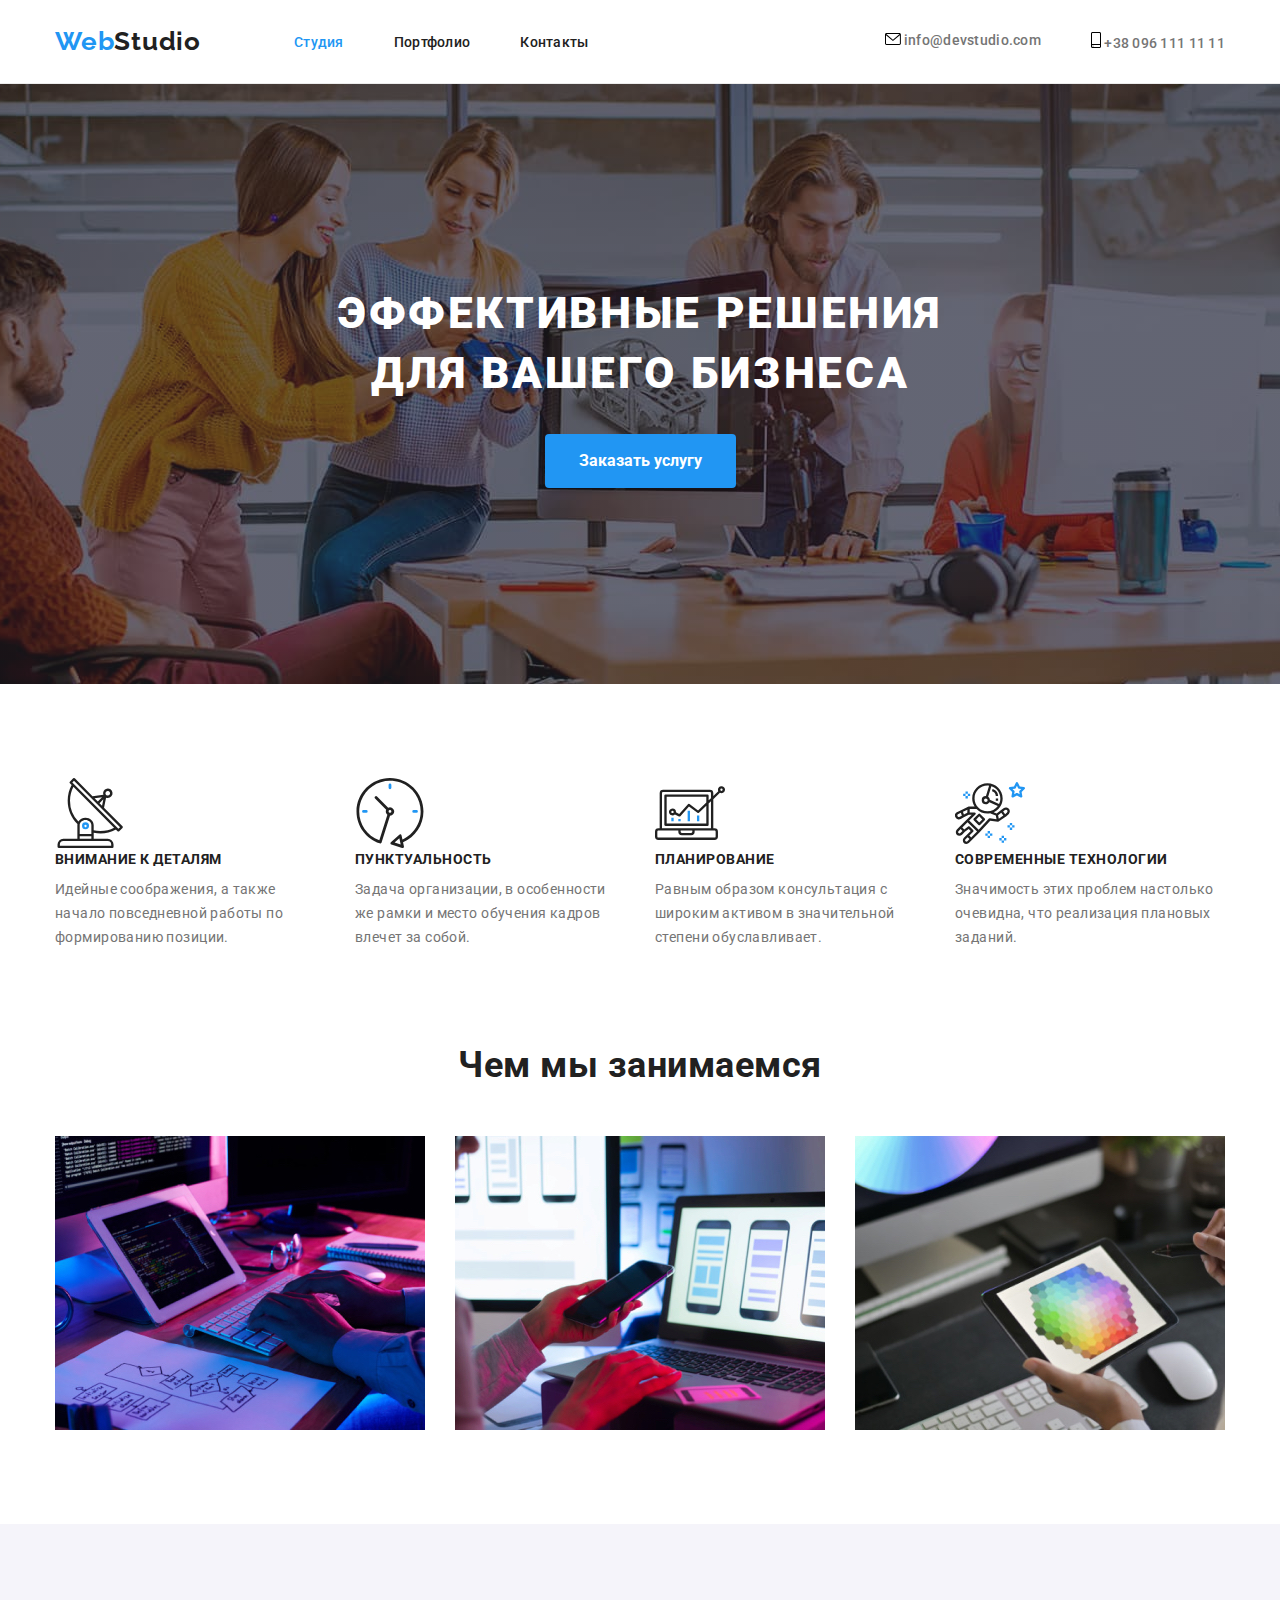
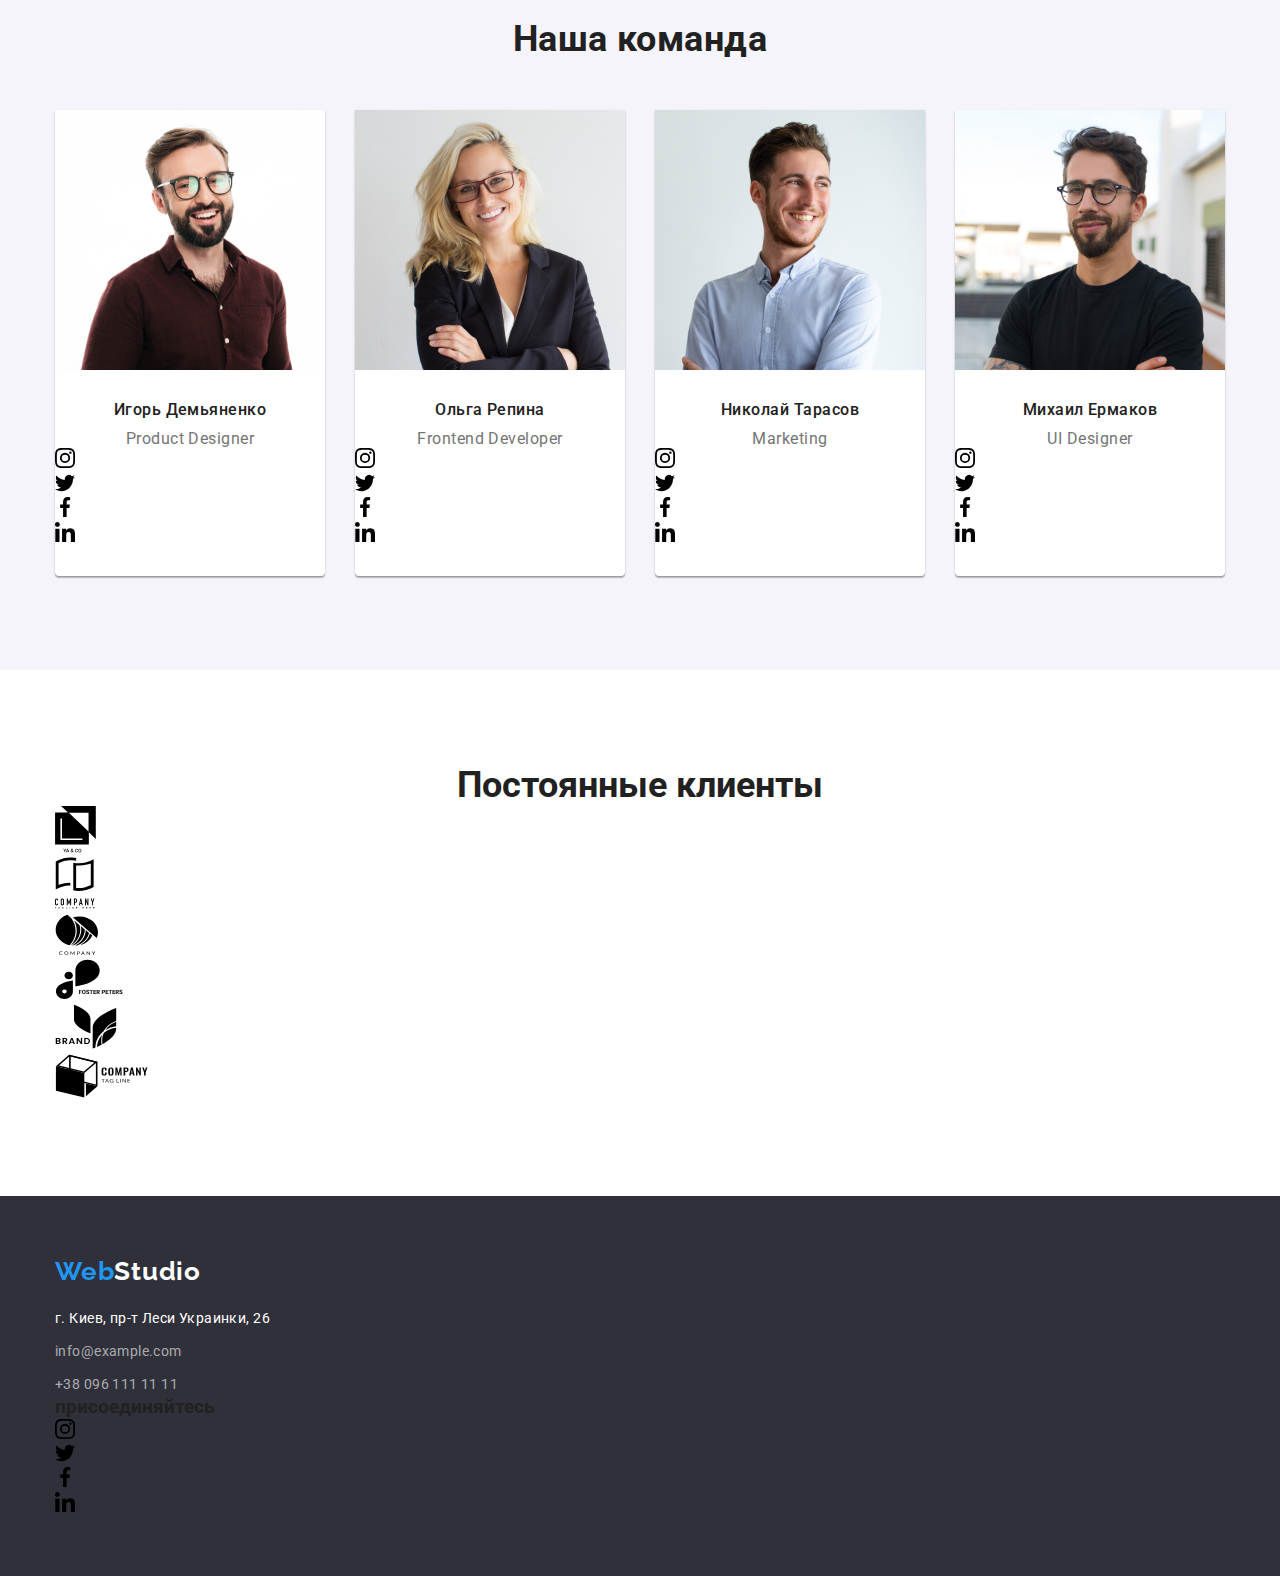
==== commit 2886750a: "add icons" ====
--- a/index.html
+++ b/index.html
@@ -39,14 +39,20 @@
           </ul>
         </nav>
         <ul class="header-contacts list">
-          <li class="item">
-            <a href="mailto:info@devstudio.com" class="header-contact link"
-              >info@devstudio.com</a
+          <li class="item header-contact-items">
+            <a href="mailto:info@devstudio.com" class="header-contact link">
+              <svg class="header-conection-icon" width="16" height="12">
+                <use href="./images/icons.svg#envelope"></use>
+              </svg>
+              info@devstudio.com</a
             >
           </li>
           <li class="item">
-            <a href="tel:+380961111111" class="header-contact link"
-              >+38 096 111 11 11</a
+            <a href="tel:+380961111111" class="header-contact link">
+              <svg class="header-conection-icon" width="10" height="16">
+                <use href="./images/icons.svg#smartphone"></use>
+              </svg>
+              +38 096 111 11 11</a
             >
           </li>
         </ul>
@@ -70,6 +76,11 @@
           <h2 class="hide-it">особенности</h2>
           <ul class="peculiar list">
             <li class="item">
+              <div class="antena">
+                <svg class="no-action" width="70" height="70">
+                  <use href="./images/icons.svg#antena"></use>
+                </svg>
+              </div>
               <h3 class="peculiar-titles">Внимание к деталям</h3>
               <p class="peculiar description">
                 Идейные соображения, а также начало повседневной работы по
@@ -77,6 +88,11 @@
               </p>
             </li>
             <li class="item">
+              <div class="clock">
+                <svg class="no-action" width="70" height="70">
+                  <use href="./images/icons.svg#clock"></use>
+                </svg>
+              </div>
               <h3 class="peculiar-titles">Пунктуальность</h3>
               <p class="peculiar description">
                 Задача организации, в особенности же рамки и место обучения
@@ -84,6 +100,11 @@
               </p>
             </li>
             <li class="item">
+              <div class="diagram">
+                <svg class="no-action" width="70" height="70">
+                  <use href="./images/icons.svg#diagram"></use>
+                </svg>
+              </div>
               <h3 class="peculiar-titles">Планирование</h3>
               <p class="peculiar description">
                 Равным образом консультация с широким активом в значительной
@@ -91,6 +112,11 @@
               </p>
             </li>
             <li class="item">
+              <div class="astronaut">
+                <svg class="no-action" width="70" height="70">
+                  <use href="./images/icons.svg#astronaut"></use>
+                </svg>
+              </div>
               <h3 class="peculiar-titles">Современные технологии</h3>
               <p class="peculiar description">
                 Значимость этих проблем настолько очевидна, что реализация
@@ -147,6 +173,44 @@
               <div class="team-description">
                 <h3 class="names">Игорь Демьяненко</h3>
                 <p class="function">Product Designer</p>
+                <ul class="team-social-list actions list">
+                  <li class="team-social-item item">
+                    <div class="team-social-container">
+                      <a href="" class="team-social-link link">
+                        <svg class="team-social-icon" width="20" height="20">
+                          <use href="./images/icons.svg#instagram"></use>
+                        </svg>
+                      </a>
+                    </div>
+                  </li>
+                  <li class="team-social-item item">
+                    <div class="team-social-container">
+                      <a href="" class="team-social-link link">
+                        <svg class="team-social-icon" width="20" height="20">
+                          <use href="./images/icons.svg#twitter"></use>
+                        </svg>
+                      </a>
+                    </div>
+                  </li>
+                  <li class="team-social-item item">
+                    <div class="team-social-container">
+                      <a href="" class="team-social-link link">
+                        <svg class="team-social-icon" width="20" height="20">
+                          <use href="./images/icons.svg#facebook"></use>
+                        </svg>
+                      </a>
+                    </div>
+                  </li>
+                  <li class="team-social-item item">
+                    <div class="team-social-container">
+                      <a href="" class="team-social-link link">
+                        <svg class="team-social-icon" width="20" height="20">
+                          <use href="./images/icons.svg#linkedin"></use>
+                        </svg>
+                      </a>
+                    </div>
+                  </li>
+                </ul>
               </div>
             </li>
             <li class="team-item item">
@@ -159,6 +223,44 @@
               <div class="team-description">
                 <h3 class="names">Ольга Репина</h3>
                 <p class="function">Frontend Developer</p>
+                <ul class="team-social-list actions list">
+                  <li class="team-social-item item">
+                    <div class="team-social-container">
+                      <a href="" class="team-social-link link">
+                        <svg class="team-social-icon" width="20" height="20">
+                          <use href="./images/icons.svg#instagram"></use>
+                        </svg>
+                      </a>
+                    </div>
+                  </li>
+                  <li class="team-social-item item">
+                    <div class="team-social-container">
+                      <a href="" class="team-social-link link">
+                        <svg class="team-social-icon" width="20" height="20">
+                          <use href="./images/icons.svg#twitter"></use>
+                        </svg>
+                      </a>
+                    </div>
+                  </li>
+                  <li class="team-social-item item">
+                    <div class="team-social-container">
+                      <a href="" class="team-social-link link">
+                        <svg class="team-social-icon" width="20" height="20">
+                          <use href="./images/icons.svg#facebook"></use>
+                        </svg>
+                      </a>
+                    </div>
+                  </li>
+                  <li class="team-social-item item">
+                    <div class="team-social-container">
+                      <a href="" class="team-social-link link">
+                        <svg class="team-social-icon" width="20" height="20">
+                          <use href="./images/icons.svg#linkedin"></use>
+                        </svg>
+                      </a>
+                    </div>
+                  </li>
+                </ul>
               </div>
             </li>
             <li class="team-item item">
@@ -171,6 +273,44 @@
               <div class="team-description">
                 <h3 class="names">Николай Тарасов</h3>
                 <p class="function">Marketing</p>
+                <ul class="team-social-list actions list">
+                  <li class="team-social-item item">
+                    <div class="team-social-container">
+                      <a href="" class="team-social-link link">
+                        <svg class="team-social-icon" width="20" height="20">
+                          <use href="./images/icons.svg#instagram"></use>
+                        </svg>
+                      </a>
+                    </div>
+                  </li>
+                  <li class="team-social-item item">
+                    <div class="team-social-container">
+                      <a href="" class="team-social-link link">
+                        <svg class="team-social-icon" width="20" height="20">
+                          <use href="./images/icons.svg#twitter"></use>
+                        </svg>
+                      </a>
+                    </div>
+                  </li>
+                  <li class="team-social-item item">
+                    <div class="team-social-container">
+                      <a href="" class="team-social-link link">
+                        <svg class="team-social-icon" width="20" height="20">
+                          <use href="./images/icons.svg#facebook"></use>
+                        </svg>
+                      </a>
+                    </div>
+                  </li>
+                  <li class="team-social-item item">
+                    <div class="team-social-container">
+                      <a href="" class="team-social-link link">
+                        <svg class="team-social-icon" width="20" height="20">
+                          <use href="./images/icons.svg#linkedin"></use>
+                        </svg>
+                      </a>
+                    </div>
+                  </li>
+                </ul>
               </div>
             </li>
             <li class="team-item item">
@@ -183,6 +323,105 @@
               <div class="team-description">
                 <h3 class="names">Михаил Ермаков</h3>
                 <p class="function">UI Designer</p>
+                <ul class="team-social-list actions list">
+                  <li class="team-social-item item">
+                    <div class="team-social-container">
+                      <a href="" class="team-social-link link">
+                        <svg class="team-social-icon" width="20" height="20">
+                          <use href="./images/icons.svg#instagram"></use>
+                        </svg>
+                      </a>
+                    </div>
+                  </li>
+                  <li class="team-social-item item">
+                    <div class="team-social-container">
+                      <a href="" class="team-social-link link">
+                        <svg class="team-social-icon" width="20" height="20">
+                          <use href="./images/icons.svg#twitter"></use>
+                        </svg>
+                      </a>
+                    </div>
+                  </li>
+                  <li class="team-social-item item">
+                    <div class="team-social-container">
+                      <a href="" class="team-social-link link">
+                        <svg class="team-social-icon" width="20" height="20">
+                          <use href="./images/icons.svg#facebook"></use>
+                        </svg>
+                      </a>
+                    </div>
+                  </li>
+                  <li class="team-social-item item">
+                    <div class="team-social-container">
+                      <a href="" class="team-social-link link">
+                        <svg class="team-social-icon" width="20" height="20">
+                          <use href="./images/icons.svg#linkedin"></use>
+                        </svg>
+                      </a>
+                    </div>
+                  </li>
+                </ul>
+              </div>
+            </li>
+          </ul>
+        </div>
+      </section>
+      <section class="client section">
+        <div class="container">
+          <h2 class="client-title title">Постоянные клиенты</h2>
+          <ul class="clients-list list">
+            <li class="clients-item item">
+              <div class="clients-item-box">
+                <a href="" class="client-link">
+                  <svg class="client-icon" width="41" height="46.7">
+                    <use href="./images/icons.svg#client1"></use>
+                  </svg>
+                </a>
+              </div>
+            </li>
+            <li class="clients-item item">
+              <div class="clients-item-box">
+                <a href="" class="client-link">
+                  <svg class="client-icon" width="40" height="52">
+                    <use href="./images/icons.svg#client2"></use>
+                  </svg>
+                </a>
+              </div>
+            </li>
+            <li class="clients-item item">
+              <div class="clients-item-box">
+                <a href="" class="client-link">
+                  <svg class="client-icon" width="43.46" height="41.18">
+                    <use href="./images/icons.svg#client3"></use>
+                  </svg>
+                </a>
+              </div>
+            </li>
+            <li class="clients-item item">
+              <div class="clients-item-box">
+                <a href="" class="client-link">
+                  <svg class="client-icon" width="84.44" height="40.62">
+                    <use href="./images/icons.svg#client4"></use>
+                  </svg>
+                </a>
+              </div>
+            </li>
+            <li class="clients-item item">
+              <div class="clients-item-box">
+                <a href="" class="client-link">
+                  <svg class="client-icon" width="62.54" height="45.43">
+                    <use href="./images/icons.svg#client5"></use>
+                  </svg>
+                </a>
+              </div>
+            </li>
+            <li class="clients-item item">
+              <div class="clients-item-box">
+                <a href="" class="client-link link">
+                  <svg class="client-icon" width="93.79" height="43.93">
+                    <use href="./images/icons.svg#client6"></use>
+                  </svg>
+                </a>
               </div>
             </li>
           </ul>
@@ -190,38 +429,74 @@
       </section>
     </main>
     <!--подвал-->
-    <footer>
-      <div class="footer-contacts container">
-        <div class="footer-logo-block">
-          <a href="./" class="logo-footer footer-link"
-            ><span class="accent-footer"> Web</span>Studio</a
-          >
-        </div>
-        <address>
-          <ul class="address list">
-            <li class="address-item">
-              <a
-                href="https://bit.ly/3pXMvUd"
-                target="_blank"
-                rel="noopener noreferrer"
-                class="geo footer-link"
-                >г. Киев, пр-т Леси Украинки, 26</a
-              >
-            </li>
-            <li class="address-item">
-              <a
-                href="mailto:info@devstudio.com"
-                class="footer-contact footer-link"
-                >info@example.com</a
-              >
-            </li>
-            <li class="address-item">
-              <a href="tel:+380961111111" class="footer-contact footer-link"
-                >+38 096 111 11 11</a
-              >
+    <footer class="footer-is-flexible">
+      <div class="container">
+        <div class="footer-contacts">
+          <div class="footer-logo-block">
+            <a href="./" class="logo-footer footer-link"
+              ><span class="accent-footer"> Web</span>Studio</a
+            >
+          </div>
+          <address>
+            <ul class="address list">
+              <li class="address-item">
+                <a
+                  href="https://bit.ly/3pXMvUd"
+                  target="_blank"
+                  rel="noopener noreferrer"
+                  class="geo footer-link"
+                  >г. Киев, пр-т Леси Украинки, 26</a
+                >
+              </li>
+              <li class="address-item">
+                <a
+                  href="mailto:info@devstudio.com"
+                  class="footer-contact footer-link"
+                  >info@example.com</a
+                >
+              </li>
+              <li class="address-item">
+                <a href="tel:+380961111111" class="footer-contact footer-link"
+                  >+38 096 111 11 11</a
+                >
+              </li>
+            </ul>
+          </address>
+        </div>
+
+        <div class="social">
+          <h3 class="footer-conection">присоединяйтесь</h3>
+          <ul class="social-list actions list">
+            <li class="social-item item">
+              <a href="" class="social-link link">
+                <svg class="social-icon" width="20" height="20">
+                  <use href="./images/icons.svg#instagram"></use>
+                </svg>
+              </a>
+            </li>
+            <li class="social-item item">
+              <a href="" class="social-link link">
+                <svg class="social-icon" width="20" height="20">
+                  <use href="./images/icons.svg#twitter"></use>
+                </svg>
+              </a>
+            </li>
+            <li class="social-item item">
+              <a href="" class="social-link link">
+                <svg class="social-icon" width="20" height="20">
+                  <use href="./images/icons.svg#facebook"></use>
+                </svg>
+              </a>
+            </li>
+            <li class="social-item item">
+              <a href="" class="social-link link">
+                <svg class="social-icon" width="20" height="20">
+                  <use href="./images/icons.svg#linkedin"></use>
+                </svg>
+              </a>
             </li>
           </ul>
-        </address>
+        </div>
       </div>
     </footer>
   </body>
--- a/css/style.css
+++ b/css/style.css
@@ -20,6 +20,21 @@
   margin: 0;
 }
 
+/* title center */
+.title {
+  text-align: center;
+  font-weight: 700;
+  font-size: 36px;
+  line-height: 1.17;
+}
+
+.peculiar,
+.work,
+.team,
+.footer-contacts {
+  letter-spacing: 0.03em;
+}
+
 .list {
   list-style: none;
   margin: 0px;
@@ -35,6 +50,7 @@
   padding-right: 15px;
   padding-left: 15px;
 }
+
 h1,
 h2,
 h3,
@@ -161,6 +177,26 @@
   align-items: center;
 }
 /* hero */
+.hero {
+  max-width: 1600px;
+  height: 600px;
+  background-image: linear-gradient(
+      to right,
+      rgba(47, 48, 58, 0.4),
+      rgba(47, 48, 58, 0.4)
+    ),
+    url(../images/hero/bg-img.jpg);
+
+  background-position: center;
+  background-repeat: no-repeat;
+  background-size: cover;
+  background-color: #2f303a;
+  text-align: center;
+  margin-left: auto;
+  margin-right: auto;
+  padding: 200px 0 200px 0;
+}
+
 .hero-title {
   font-style: normal;
   font-weight: 900;
@@ -170,12 +206,7 @@
   letter-spacing: 0.06em;
   text-transform: uppercase;
   color: var(--primary-bg-color);
-
   margin-bottom: 30px;
-}
-.hero {
-  background-color: #2f303a;
-  text-align: center;
 }
 
 .btn.primary {
@@ -199,25 +230,15 @@
   color: var(--primary-bg-color);
 }
 /* letter spacing to other body */
-.peculiar,
-.work,
-.team,
-.footer-contacts {
-  letter-spacing: 0.03em;
-}
+
 .peculiar-titles {
   margin-bottom: 10px;
 }
 
-/* title center */
-.title {
-  text-align: center;
-  font-weight: 700;
-  font-size: 36px;
-  line-height: 1.17;
-}
-
 /* peculiar */
+.peculiar.section {
+  padding-bottom: 47px;
+}
 .hide-it {
   display: none;
 }
@@ -254,7 +275,7 @@
 /* work */
 
 .work.section {
-  padding-top: 0;
+  padding-top: 47px;
 }
 .work-img {
   display: block;
@@ -262,14 +283,14 @@
 .work-list.list {
   display: flex;
   margin-top: 50px;
-}
-
-.work-item:not(:last-child) {
-  margin-right: 30px;
-}
+  gap: 30px;
+}
+
 /* team */
 .team {
   background-color: #f5f4fa;
+  margin-left: auto;
+  margin-right: auto;
 }
 .names {
   font-weight: 500;
@@ -294,12 +315,12 @@
 }
 .team-list.list {
   display: flex;
+  margin-top: 50px;
 }
 .team-item.item:not(:last-child) {
   margin-right: 30px;
 }
 .team-item {
-  margin-top: 50px;
   background-color: var(--primary-bg-color);
   box-shadow: 0px 1px 3px rgba(0, 0, 0, 0.12), 0px 1px 1px rgba(0, 0, 0, 0.14),
     0px 2px 1px rgba(0, 0, 0, 0.2);
@@ -403,13 +424,13 @@
   background-color: var(--portfolio-btn);
   cursor: pointer;
   padding: 6px 22px;
+}
+.btn-filter:hover,
+.btn-filter:focus {
+  color: var(--primary-bg-color);
+  background-color: var(--accent-text-color);
   box-shadow: 0px 3px 1px rgba(0, 0, 0, 0.1), 0px 1px 2px rgba(0, 0, 0, 0.08),
     0px 2px 2px rgba(0, 0, 0, 0.12);
-}
-.btn-filter:hover,
-.btn-filter:focus {
-  color: var(--primary-bg-color);
-  background-color: var(--accent-text-color);
 }
 
 .portfolio.list .category {
@@ -455,6 +476,12 @@
   padding: 20px 24px;
 }
 
+.portfolio-item:hover,
+.portfolio-item:focus {
+  box-shadow: 0px 1px 1px rgba(0, 0, 0, 0.12), 0px 4px 4px rgba(0, 0, 0, 0.06),
+    1px 4px 6px rgba(0, 0, 0, 0.16);
+}
+
 .portfolio-item {
   width: calc((100% - 60px) / 3);
   margin-right: 30px;
